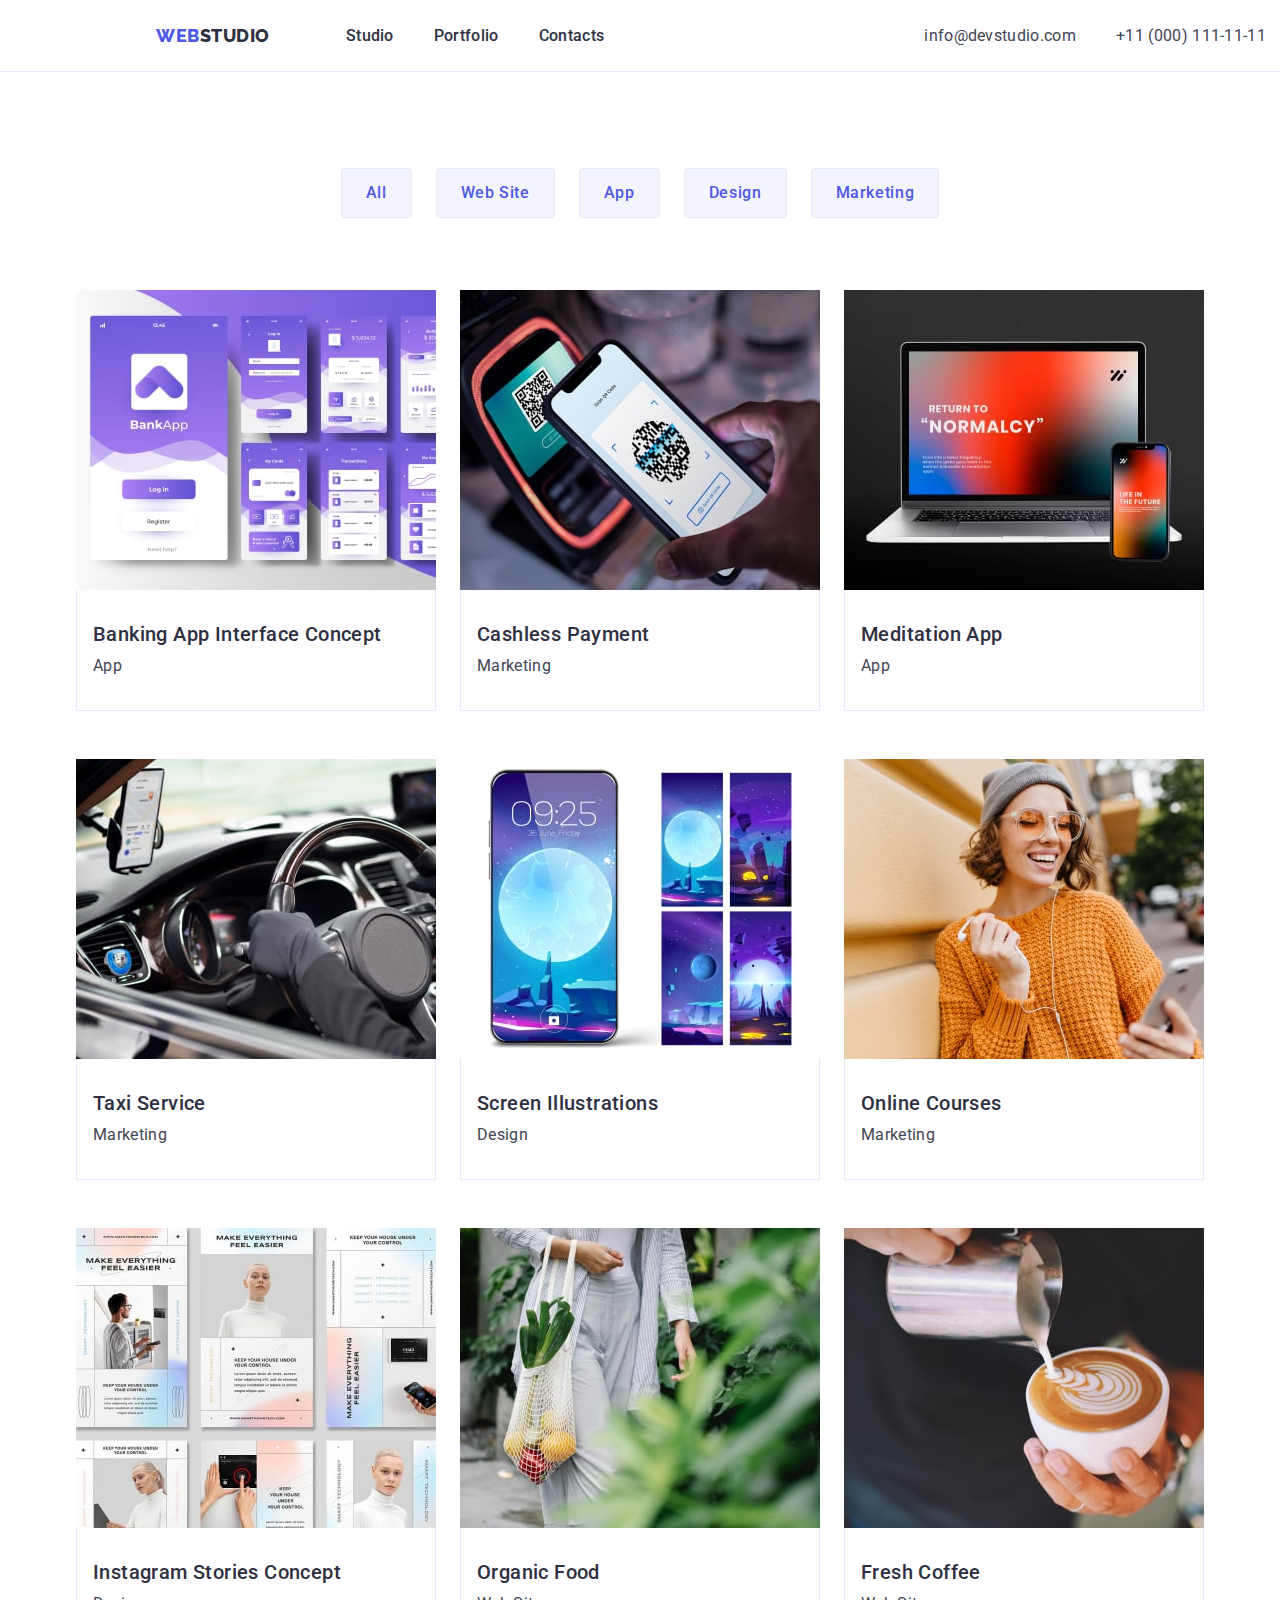
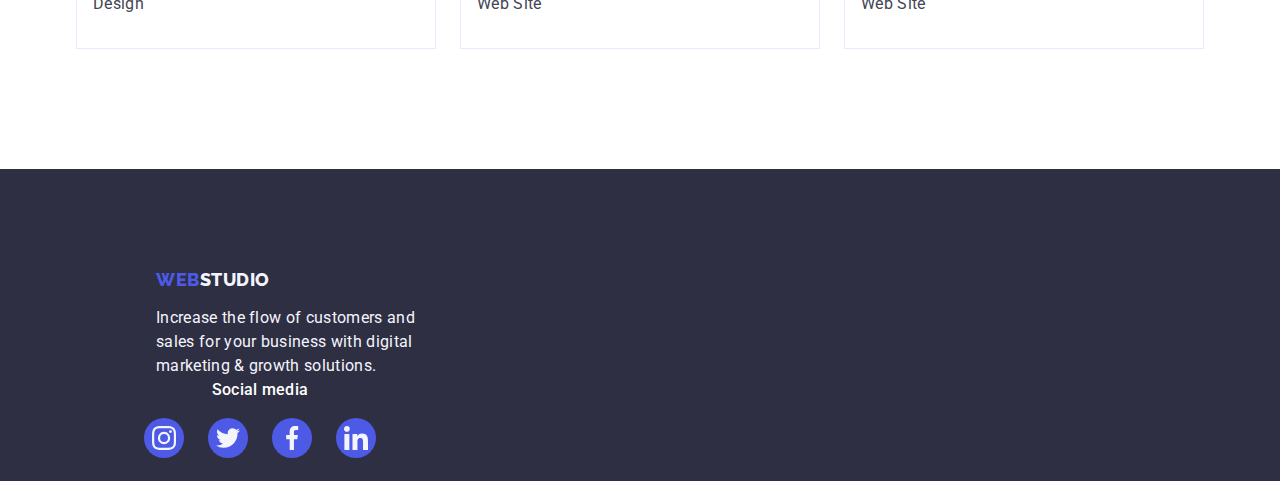
==== portfolio.html @ 66b3e931 "start" ====
<!DOCTYPE html>
<html lang="en">
  <head>
    <meta charset="UTF-8" />
    <meta name="viewport" content="width=device-width, initial-scale=1.0" />
    <link rel="preconnect" href="https://fonts.googleapis.com" />
    <link rel="preconnect" href="https://fonts.gstatic.com" crossorigin />
    <link
      rel="stylesheet"
      href="https://cdnjs.cloudflare.com/ajax/libs/modern-normalize/2.0.0/modern-normalize.min.css"
    />
    <link
      href="https://fonts.googleapis.com/css2?family=Raleway:wght@800&family=Roboto:wght@400;500;700&display=swap"
      rel="stylesheet"
    />
    <link rel="stylesheet" href="./css/styles.css" />
    <title>Portfolio</title>
  </head>
  <body>
    <header class="navigation">
      <div class="headerc container">
        <nav class="navigation-title">
          <a href="./index.html" class="navigation-logo link"
            >Web<span class="span-logo">Studio</span></a
          >
          <ul class="navigation-list list">
            <li class="navigation-item">
              <a href="./index.html" class="navigation-link link">Studio</a>
            </li>
            <li class="navigation-item">
              <a href="./portfolio.html" class="navigation-link link"
                >Portfolio</a
              >
            </li>
            <li class="navigation-item">
              <a href="" class="navigation-link link">Contacts</a>
            </li>
          </ul>
        </nav>
        <address class="navigation-title-contacts">
          <ul class="navigation-contacts list">
            <li class="navigation-contacts-list">
              <a
                href="mailto:info@devstudio.com"
                class="navigation-contacts-link link"
                >info@devstudio.com</a
              >
            </li>
            <li class="navigation-contacts-list">
              <a href="tel:+110001111111" class="navigation-contacts-link link"
                >+11 (000) 111-11-11</a
              >
            </li>
          </ul>
        </address>
      </div>
    </header>
    <main>
      <section class="portfolio">
        <div class="container">
          <h1 class="visually-hidden">Buttons</h1>
          <ul class="button-list list link">
            <li class="button-item">
              <button type="button" class="button-link">All</button>
            </li>
            <li class="button-item">
              <button type="button" class="button-link">Web Site</button>
            </li>
            <li class="button-item">
              <button type="button" class="button-link">App</button>
            </li>
            <li>
              <button type="button" class="button-link">Design</button>
            </li>
            <li class="button-item">
              <button type="button" class="button-link">Marketing</button>
            </li>
          </ul>
          <ul class="images-list list">
            <li class="images-link link">
              <a href="" class="link">
                <img
                  src="./images/imgportp.jpg"
                  alt="Banking App Interface Concept"
                  width="360"
                  height="300"
                />
                <div class="name-images">
                  <h2 class="images-subtitle">Banking App Interface Concept</h2>
                  <p class="images-text">App</p>
                </div>
              </a>
            </li>
            <li class="images-link link">
              <a href="" class="link">
                <img
                  src="./images/imgportph.jpg"
                  alt="Cashless Payment"
                  width="360"
                  height="300"
                />
                <div class="name-images">
                  <h2 class="images-subtitle">Cashless Payment</h2>
                  <p class="images-text">Marketing</p>
                </div>
              </a>
            </li>
            <li class="images-link link">
              <a href="" class="link">
                <img
                  src="./images/imgportscreen.jpg"
                  alt="Meditation App"
                  width="360"
                  height="300"
                />
                <div class="name-images">
                  <h2 class="images-subtitle">Meditation App</h2>
                  <p class="images-text">App</p>
                </div>
              </a>
            </li>
            <li class="images-link link">
              <a href="" class="link">
                <img
                  src="./images/imgporthelm.jpg"
                  alt="Taxi Service"
                  width="360"
                  height="300"
                />
                <div class="name-images">
                  <h2 class="images-subtitle">Taxi Service</h2>
                  <p class="images-text">Marketing</p>
                </div>
              </a>
            </li>
            <li class="images-link link">
              <a href="" class="link">
                <img
                  src="./images/imgportphones.jpg"
                  alt="Screen Illustrations"
                  width="360"
                  height="300"
                />
                <div class="name-images">
                  <h2 class="images-subtitle">Screen Illustrations</h2>
                  <p class="images-text">Design</p>
                </div>
              </a>
            </li>
            <li class="images-link link">
              <a href="" class="link">
                <img
                  src="./images/imgportpers.jpg"
                  alt="Online Courses"
                  width="360"
                  height="300"
                />
                <div class="name-images">
                  <h2 class="images-subtitle">Online Courses</h2>
                  <p class="images-text">Marketing</p>
                </div>
              </a>
            </li>
            <li class="images-link link">
              <a href="" class="link">
                <img
                  src="./images/imgportall.jpg"
                  alt="Instagram Stories Concept"
                  width="360"
                  height="300"
                />
                <div class="name-images">
                  <h2 class="images-subtitle">Instagram Stories Concept</h2>
                  <p class="images-text">Design</p>
                </div>
              </a>
            </li>
            <li class="images-link link">
              <a href="" class="link">
                <img
                  src="./images/imgportpack.jpg"
                  alt="Organic Food"
                  width="360"
                  height="300"
                />
                <div class="name-images">
                  <h2 class="images-subtitle">Organic Food</h2>
                  <p class="images-text">Web Site</p>
                </div>
              </a>
            </li>
            <li class="images-link link">
              <a href="" class="link">
                <img
                  src="./images/imgportcoffee.jpg"
                  alt="Fresh Coffee"
                  width="360"
                  height="300"
                />
                <div class="name-images">
                  <h2 class="images-subtitle">Fresh Coffee</h2>
                  <p class="images-text">Web Site</p>
                </div>
              </a>
            </li>
          </ul>
        </div>
      </section>
    </main>
    <footer class="footer">
      <div class="container">
        <a href="./index.html" class="footer-link link"
        >Web<span class="span-logo-footer">Studio</span></a
        >
        <p class="footer-title">
          Increase the flow of customers and sales for your business with digital
          marketing & growth solutions.
        </p>
        <div class="social-media-footer">
          <h2 class="footer-subtext">Social media</h2>
          <ul class="social-media-list list">
            <li class="social-medial-icon">
              <a href="https://www.instagram.com/" class="border-icon">
                <svg class="team-social-icon" width="24px" height="24px">
                  <use href="./images/icons.svg#icon-instagram"></use>
                </svg>
              </a>
            </li>
            <li class="social-medial-icon">
              <a href="https://twitter.com/" class="border-icon">
                <svg class="team-social-icon" width="24px" height="24px">
                  <use href="./images/icons.svg#icon-twitter"></use>
                </svg>
              </a>
            </li>
            </li>
            <li class="social-medial-icon">
              <a href="https://www.facebook.com/" class="border-icon">
                <svg class="team-social-icon" width="24px" height="24px">
                  <use href="./images/icons.svg#icon-facebook"></use>
                </svg>
              </a>
            </li>
            <li class="social-medial-icon">
              <a href="https://www.linkedin.com/" class="border-icon">
                <svg class="team-social-icon" width="24px" height="24px">
                  <use href="./images/icons.svg#icon-linkedin"></use>
                </svg>
              </a>
            </li>
          </ul>
        </div>
      </div>
    </footer>
  </body>
</html>
---- css/styles.css ----
body {
  font-family: "Roboto", sans-serif;
  color: #434455;
  background-color: #ffffff;
}
p,
h1,
h2,
h3,
li {
  margin-top: 0;
  margin-bottom: 0;
}
ul {
  padding-left: 0;
  margin-top: 0;
  margin-bottom: 0;
}
img {
  display: block;
}
.link {
  text-decoration: none;
}
.list {
  list-style: none;
}
/*---------------------Navigation------------------------------*/
.navigation {
  font-family: "Raleway", sans-serif;
  color: #4d5ae5;
  border-bottom: 1px solid #e7e9fc;
  display: flex;
  width: 1440px;
  height: 72px;
  justify-content: center;
  align-items: center;
  flex-shrink: 0;
}
.navigation-title {
  display: flex;
  align-items: center;
}

.navigation-item {
}
.navigation-logo {
  margin-right: 76px;
  color: #4d5ae5;
  font-family: "Raleway", sans-serif;
  font-size: 18px;
  font-style: normal;
  font-weight: 800;
  line-height: 1.17;
  letter-spacing: 0.03em;
  text-transform: uppercase;
  text-decoration: none;
}

.navigation-logo .link:hover {
  color: #404bbf;
}
.navigation-logo .link:focus {
  color: #404bbf;
}
.navigation-list .link:hover {
  color: #404bbf;
}
.navigation-list .link:focus {
  color: #404bbf;
}
.navigation-list {
  display: flex;
  gap: 40px;
}
.navigation-link {
  padding: 24px 0;
  font-family: "Roboto";
  color: #2e2f42;
  font-size: 16px;
  font-weight: 500;
  line-height: 1.5;
  letter-spacing: 0.02em;
}
.navigation-link .link:hover {
  color: #404bbf;
}
.navigation-link .link:focus {
  color: #404bbf;
}
.navigation-contacts-link {
  color: #434455;
  font-size: 16px;
  line-height: 1.5;
  letter-spacing: 0.02em;
}

.navigation-title-contacts {
  display: flex;
  font-family: "Roboto";
  font-weight: 400;
  margin-left: 320px;
  font-style: normal;
}
.navigation-contacts-link:hover,
.navigation-contacts-link:focus {
  color: #404bbf;
}
.navigation-contacts {
  display: flex;
  gap: 40px;
}
.span-logo {
  color: #2e2f42;
  font-family: "Raleway", sans-serif;
  font-size: 18px;
  font-weight: 800;
  line-height: 1.17;
  letter-spacing: 0.03em;
  text-transform: uppercase;
}
.span-logo-footer {
  color: #f4f4fd;
  font-family: "Raleway", sans-serif;
  font-size: 18px;
  font-weight: 800;
  line-height: 1.17;
  letter-spacing: 0.03em;
  text-transform: uppercase;
}
:root {
  --primary-font: "Roboto", sans-serif;
  --logo-font: "Raleway", sans-serif;
  --primary-black-color: #434455;
  --primary-white-color: #f4f4fd;
  --secondary-accent-color: #404bbf;
}
.headerc {
  display: flex;
}
.container {
  width: 1158px;
  margin: 0 auto;
  padding: 0 15px;
}

/*--------------------Section Hero-------------------------------*/
.hero {
  background-image: linear-gradient(
      rgba(46, 47, 66, 0.7),
      rgba(46, 47, 66, 0.7)
    ),
    url(../images/people-office\ 1.jpg);
  background-color: #2e2f42;
  width: 1440px;
  height: 600px;
  flex-shrink: 0;
  padding: 188px 0;
}
.hero-title {
  text-align: center;
  max-width: 496px;
  color: #ffffff;
  font-size: 56px;
  line-height: 1.07;
  letter-spacing: 0.02em;
  gap: 48px;
  margin: 0 auto 48px auto;
}
.hero-btn {
  margin: 0 auto;
  text-align: center;
  display: block;
  min-width: 169px;
  padding: 16px 32px;
  align-items: flex-start;
  gap: 10px;
  height: 56px;
  border: none;
  border-radius: 4px;
  font-family: "Roboto", sans-serif;
  background-color: #4d5ae5;
  color: #ffffff;
  font-size: 16px;
  cursor: pointer;
  font-weight: 500;
  line-height: 1.5;
  letter-spacing: 0.04em;
}
.hero-btn:hover,
.hero-btn:focus {
  background-color: #404bbf;
}

/*---------------------Section Company------------------*/
.visually-hidden {
  position: absolute;
  width: 1px;
  height: 1px;
  margin: -1px;
  border: 0;
  padding: 0;

  white-space: nowrap;
  clip-path: inset(100%);
  clip: rect(0 0 0 0);
  overflow: hidden;
}
.company {
  padding: 120px 0;
}
.company-list {
  display: flex;
  gap: 24px;
}

.company-item {
  flex-basis: calc((100% - 3 * 24px) / 4);
}
.company-subtitle {
  margin-bottom: 8px;
  color: #2e2f42;
  font-size: 20px;
  font-weight: 500;
  line-height: 1.2;
  letter-spacing: 0.02em;
}
.company-item-text {
  color: #434455;
  font-size: 16px;
  line-height: 1.5;
  letter-spacing: 0.02em;
}

.company-icon-block {
  width: 264px;
  background: #f4f4fd;
  position: relative;
  padding: 24px 100px;
  border-radius: 4px;
  margin-bottom: 8px;
}
/*------------------------Section Work------------------*/
.work {
  padding-bottom: 120px;
}
.work-list {
  display: flex;
  gap: 24px;
}
.work-item {
  display: block;
}
.work-subtitle {
  margin-bottom: 72px;
  color: #2e2f42;
  text-align: center;
  font-size: 36px;
  line-height: 1.11;
  letter-spacing: 0.02em;
  text-transform: capitalize;
}
.workc {
  display: block;
}
/*----------------------Section Team-----------------*/
.team {
  padding: 120px 0;
  margin-bottom: 120px;
  background-color: #f4f4fd;
}
.team-subtitle {
  display: block;
  gap: 24px;
  margin-bottom: 72px;
  color: #2e2f42;
  text-align: center;
  font-size: 36px;
  line-height: 1.11;
  letter-spacing: 0.02em;
  text-transform: capitalize;
}
.team-list {
  display: flex;
  gap: 24px;
}
.team-name {
  margin-bottom: 8px;
  color: #2e2f42;
  text-align: center;
  font-size: 20px;
  font-weight: 500;
  line-height: 1.2;
  letter-spacing: 0.02em;
}
.team-item {
  display: block;
  border-radius: 0px 0px 4px 4px;
  background-color: #ffffff;
}
.team-position {
  color: #434455;
  text-align: center;
  font-size: 16px;
  line-height: 1.5;
  letter-spacing: 0.02em;
  margin-bottom: 8px;
}
.name {
  padding: 32px 0;
  text-align: center;
}
.teamc {
}
.social-media {
}
.social-media-list {
  display: flex;
  justify-content: center;
  align-items: center;
  gap: 24px;
}
.social-medial-icon {
}
.border-icon {
  display: flex;
  fill: #f4f4fd;
  background-color: #4d5ae5;
  width: 40px;
  height: 40px;
  border-radius: 50%;
  justify-content: center;
  align-items: center;
}

/*---------------------Section Customs-----------------*/
.customs {
  display: flex;
}
.customs-subtext {
  display: flex;
  align-items: center;
  justify-content: center;
  margin-bottom: 72px;
}
.customs-list {
  margin-bottom: 120px;
  display: flex;
  justify-content: center;
  align-items: center;
}

.customs-item {
  width: 168px;
  height: 88px;
  border-radius: 4px;
  border: 1px solid #8e8f99;
}
.customs-icon {
  padding: 16px 32px;
  width: 168px;
  height: 88px;
  display: flex;
  justify-content: center;
  align-items: center;
  fill: #8e8f99;
}

/*---------------------Section Footer-----------------*/
.footer {
  padding: 100px 0;
  background-color: #2e2f42;
  font-family: "Raleway", sans-serif;
  width: 1440px;
  height: 312px;
  flex-shrink: 0;
}
.footer-link {
  display: inline-block;
  margin-bottom: 16px;
  color: #4d5ae5;
  font-family: "Raleway", sans-serif;
  font-size: 18px;
  font-weight: 800;
  line-height: 1.17;
  letter-spacing: 0.03em;
  text-transform: uppercase;
}
.container-footer{
  width: 264px;
  height: 112px;
}
.footer-title {
  font-family: "Roboto", sans-serif;
  width: 264px;
  max-width: 264px;
  color: #f4f4fd;
  font-weight: 400;
  font-size: 16px;
  line-height: 1.5;
  letter-spacing: 0.02em;
}
.social-media-footer{
  display: inline-block;
  width: 208px;
  height: 80px;
}
.footer-subtext{
  margin-bottom: 16px;
  display: flex;
  justify-content: center;
  align-items: center;
  color: #FFF;
  font-family: "Roboto", sans-serif;
  font-size: 16px;
  font-weight: 500;
  line-height: 1.5;
  letter-spacing: 0.02em;
}

/*--------------------Portfolio----------------------*/

/*-------------------------Section Button--------------------*/
.portfolio {
  padding-top: 96px;
  padding-bottom: 120px;
}

.button-link {
  display: flex;
  border-radius: 4px;
  border: 1px solid #e7e9fc;
  padding: 12px 24px;
  background-color: #f4f4fd;
  color: #4d5ae5;
  font-family: "Roboto", sans-serif;
  font-size: 16px;
  font-weight: 500;
  line-height: 1.5;
  letter-spacing: 0.04em;
}
.button-list {
  display: flex;
  justify-content: center;
  gap: 24px;
  margin-bottom: 72px;
}
.button-link:hover,
.button-link:focus {
  border: 1px solid transparent;
  color: #ffffff;
  background-color: #404bbf;
  cursor: pointer;
}

.button-link::before {
  background-color: #4d5ae5;
  color: #f4f4fd;
  text-align: center;
  font-family: "Roboto", sans-serif;
  font-size: 16px;
  font-weight: 500;
  line-height: 1.5;
  letter-spacing: 0.04em;
}

/*---------------------------Section Images-------------------*/
.images-subtitle {
  margin-bottom: 8px;
  color: #2e2f42;
  font-size: 20px;
  font-weight: 500;
  line-height: 1.2;
  letter-spacing: 0.02em;
}
.images-text {
  color: #434455;
  font-size: 16px;
  line-height: 1.5;
  letter-spacing: 0.02em;
}
.images-link {
}
.images-list {
  display: flex;
  flex-wrap: wrap;
  column-gap: 24px;
  row-gap: 48px;
}
/* 
*/
.name-images {
  padding: 32px 16px;
  border: 1px solid #e7e9fc;
  border-top: none;
}
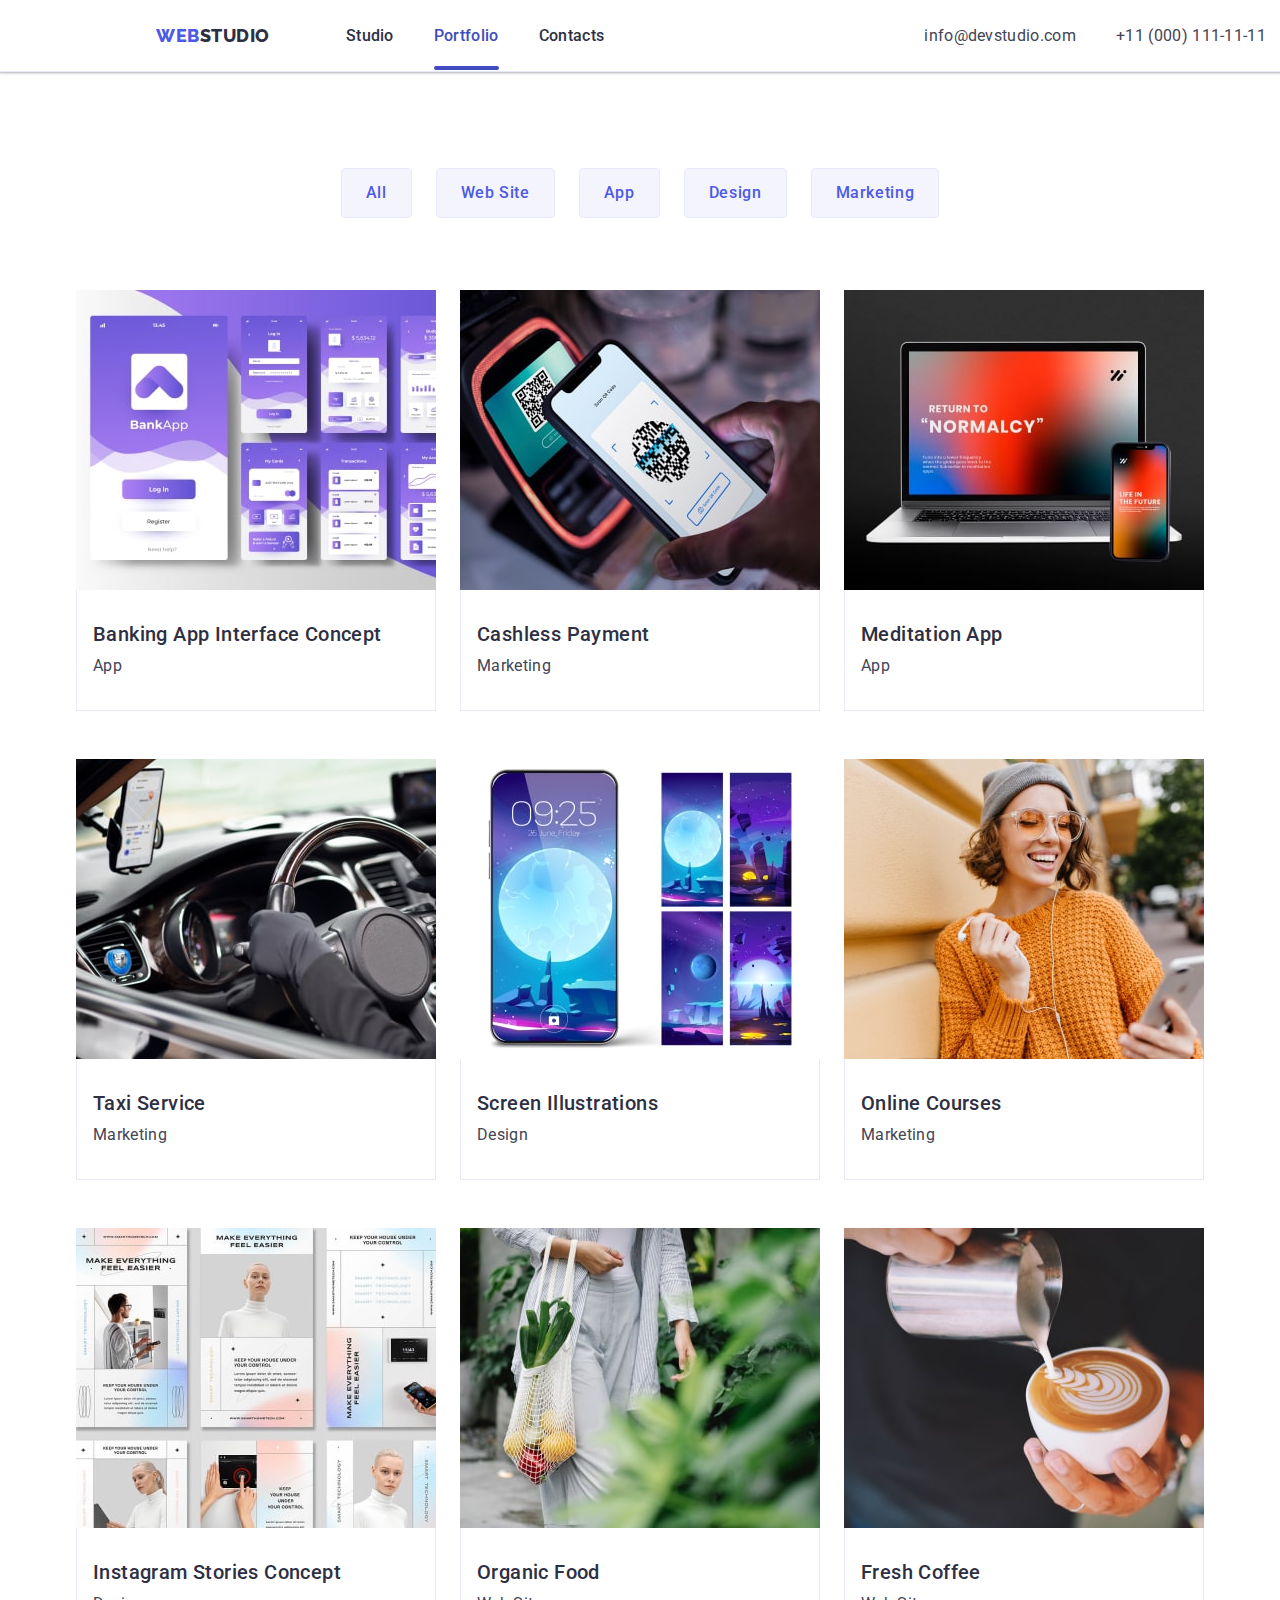
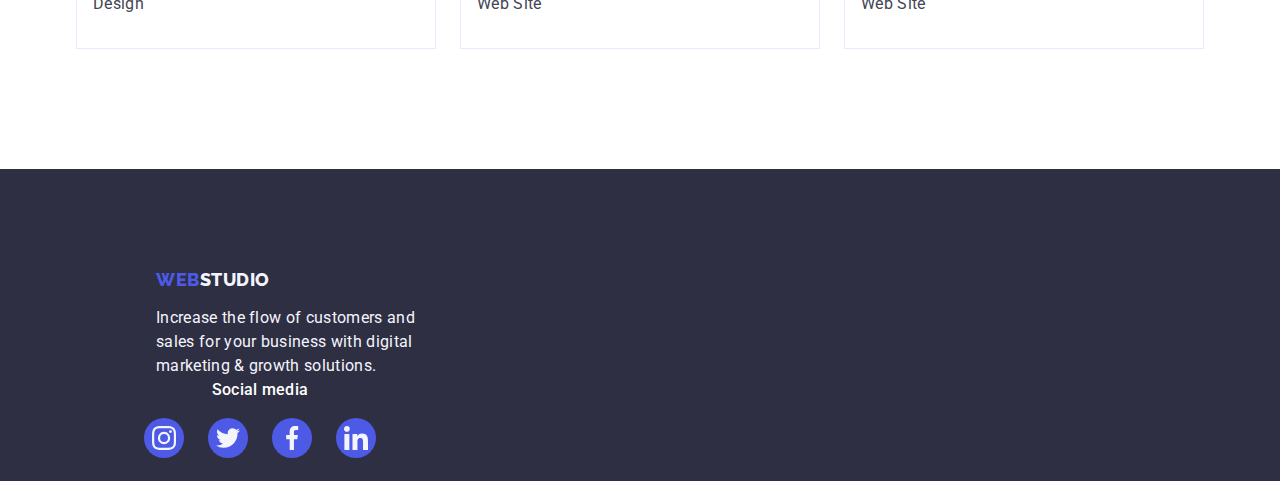
==== commit f6ffbfa0: "1" ====
--- a/portfolio.html
+++ b/portfolio.html
@@ -28,7 +28,7 @@
               <a href="./index.html" class="navigation-link link">Studio</a>
             </li>
             <li class="navigation-item">
-              <a href="./portfolio.html" class="navigation-link link"
+              <a href="./portfolio.html" class="current navigation-link link"
                 >Portfolio</a
               >
             </li>
--- a/css/styles.css
+++ b/css/styles.css
@@ -36,6 +36,9 @@
   justify-content: center;
   align-items: center;
   flex-shrink: 0;
+  box-shadow: 0px 1px 6px 0px rgba(46, 47, 66, 0.08),
+    0px 1px 1px 0px rgba(46, 47, 66, 0.16),
+    0px 2px 1px 0px rgba(46, 47, 66, 0.08);
 }
 .navigation-title {
   display: flex;
@@ -44,7 +47,18 @@
 
 .navigation-item {
 }
+.navigation-item::after{
+  content: "";
+  position: absolute;
+  left: 0;
+  bottom: -1px;
+  height: 4px;
+  background-color: #404bbf;
+  border-radius: 2px;
+
+}
 .navigation-logo {
+  position: relative;
   margin-right: 76px;
   color: #4d5ae5;
   font-family: "Raleway", sans-serif;
@@ -70,10 +84,14 @@
   color: #404bbf;
 }
 .navigation-list {
+  position: relative;
   display: flex;
   gap: 40px;
 }
+
 .navigation-link {
+  position: relative;
+  color: #404bbf;
   padding: 24px 0;
   font-family: "Roboto";
   color: #2e2f42;
@@ -81,6 +99,21 @@
   font-weight: 500;
   line-height: 1.5;
   letter-spacing: 0.02em;
+  transition: 250ms cubic-bezier(0.4, 0, 0.2, 1);
+}
+.current{
+  position: relative;
+  color: #404bbf;
+}
+.current::after{
+  display: block;
+  position: absolute;
+  width: 100%;
+  height: 4px;
+  bottom: -1px;
+  border-radius: 2px;
+  background-color: #404bbf;
+  content: "";
 }
 .navigation-link .link:hover {
   color: #404bbf;
@@ -94,17 +127,29 @@
   line-height: 1.5;
   letter-spacing: 0.02em;
 }
-
+.navigation-link .link::after {
+  content: normal;
+  position: absolute;
+  left: 0;
+  bottom: -1px;
+  height: 4px;
+  background-color: #404bbf;
+  border-radius: 2px;
+}
 .navigation-title-contacts {
   display: flex;
   font-family: "Roboto";
   font-weight: 400;
   margin-left: 320px;
   font-style: normal;
+  transition: 250ms cubic-bezier(0.4, 0, 0.2, 1);
 }
 .navigation-contacts-link:hover,
 .navigation-contacts-link:focus {
   color: #404bbf;
+}
+.navigation-contacts-list{
+  transition: color 250ms cubic-bezier(0.4, 0, 0.2, 1);
 }
 .navigation-contacts {
   display: flex;
@@ -150,9 +195,13 @@
       rgba(46, 47, 66, 0.7),
       rgba(46, 47, 66, 0.7)
     ),
-    url(../images/people-office\ 1.jpg);
+    url(../images/img-name.jpg);
   background-color: #2e2f42;
+  background-repeat: no-repeat; 
+  background-position: center;
+  background-size: cover;
   width: 1440px;
+  max-width: 1440px;
   height: 600px;
   flex-shrink: 0;
   padding: 188px 0;
@@ -186,6 +235,7 @@
   font-weight: 500;
   line-height: 1.5;
   letter-spacing: 0.04em;
+  transition: background-color 250ms cubic-bezier(0.4, 0, 0.2, 1);;
 }
 .hero-btn:hover,
 .hero-btn:focus {
@@ -344,12 +394,23 @@
   margin-bottom: 72px;
 }
 .customs-list {
+  gap: 24px;
   margin-bottom: 120px;
   display: flex;
   justify-content: center;
   align-items: center;
 }
-
+.customs-link{
+  display: flex;
+  justify-content: center;
+  align-items: center;
+  color: #8e8f99;
+  border: 1px solid #8e8f99;
+  border-radius: 4px;
+  width: 100%;
+  height: 100%;
+  transition: border-color 250ms cubic-bezier(0.4, 0, 0.2, 1), color 250ms cubic-bezier(0.4, 0, 0.2, 1);
+}
 .customs-item {
   width: 168px;
   height: 88px;
@@ -386,7 +447,7 @@
   letter-spacing: 0.03em;
   text-transform: uppercase;
 }
-.container-footer{
+.container-footer {
   width: 264px;
   height: 112px;
 }
@@ -400,17 +461,17 @@
   line-height: 1.5;
   letter-spacing: 0.02em;
 }
-.social-media-footer{
+.social-media-footer {
   display: inline-block;
   width: 208px;
   height: 80px;
 }
-.footer-subtext{
+.footer-subtext {
   margin-bottom: 16px;
   display: flex;
   justify-content: center;
   align-items: center;
-  color: #FFF;
+  color: #fff;
   font-family: "Roboto", sans-serif;
   font-size: 16px;
   font-weight: 500;
@@ -494,3 +555,60 @@
   border: 1px solid #e7e9fc;
   border-top: none;
 }
+
+
+/*------------------Modal page---------------------*/
+
+.modal-page{
+  position: fixed;
+  top: 0;
+  left: 0;
+  width: 100%;
+  height: 100%;
+  background-color: rgba(46, 47, 66, 0.4);
+  transition: opacity 250ms cubic-bezier(0.4, 0, 0.2, 1), visibility 250ms cubic-bezier(0.4, 0, 0.2, 1);
+
+}
+.is-hidden{
+  opacity: 0;
+  visibility: hidden;
+  pointer-events: none;
+}
+
+.modal-page-open{
+  position: absolute;
+  top: 50%;
+  left: 50%;
+  transform: translate(-50%, -50%) scale(1);
+  width: 408px;
+  min-height: 584px;
+  background: #fcfcfc;
+  box-shadow: 0px 1px 1px rgba(0, 0, 0, 0.14), 0px 1px 3px rgba(0, 0, 0, 0.12), 0px 2px 1px rgba(0, 0, 0, 0.2);
+  border-radius: 4px;
+  transition: transform 250ms cubic-bezier(0.4, 0, 0.2, 1);
+}
+.btn-close{
+  position: absolute;
+  top: 24px;
+  right: 24px;
+  width: 24px;
+  height: 24px;
+  border-radius: 50%;
+  display: flex;
+  align-items: center;
+  justify-content: center;
+  background-color: #e7e9fc;
+  border: 1px solid rgba(0, 0, 0, 0.1);
+  padding: 0;
+  cursor: pointer;
+  transition: background-color 250ms cubic-bezier(0.4, 0, 0.2, 1), border 250ms cubic-bezier(0.4, 0, 0.2, 1);
+}
+.btn-close:hover,
+.btn-close:focus{
+  background-color: #404bbf;
+  border: none;
+}
+.icon-close:hover,
+.icon-close:focus{
+  fill: #ffffff;
+}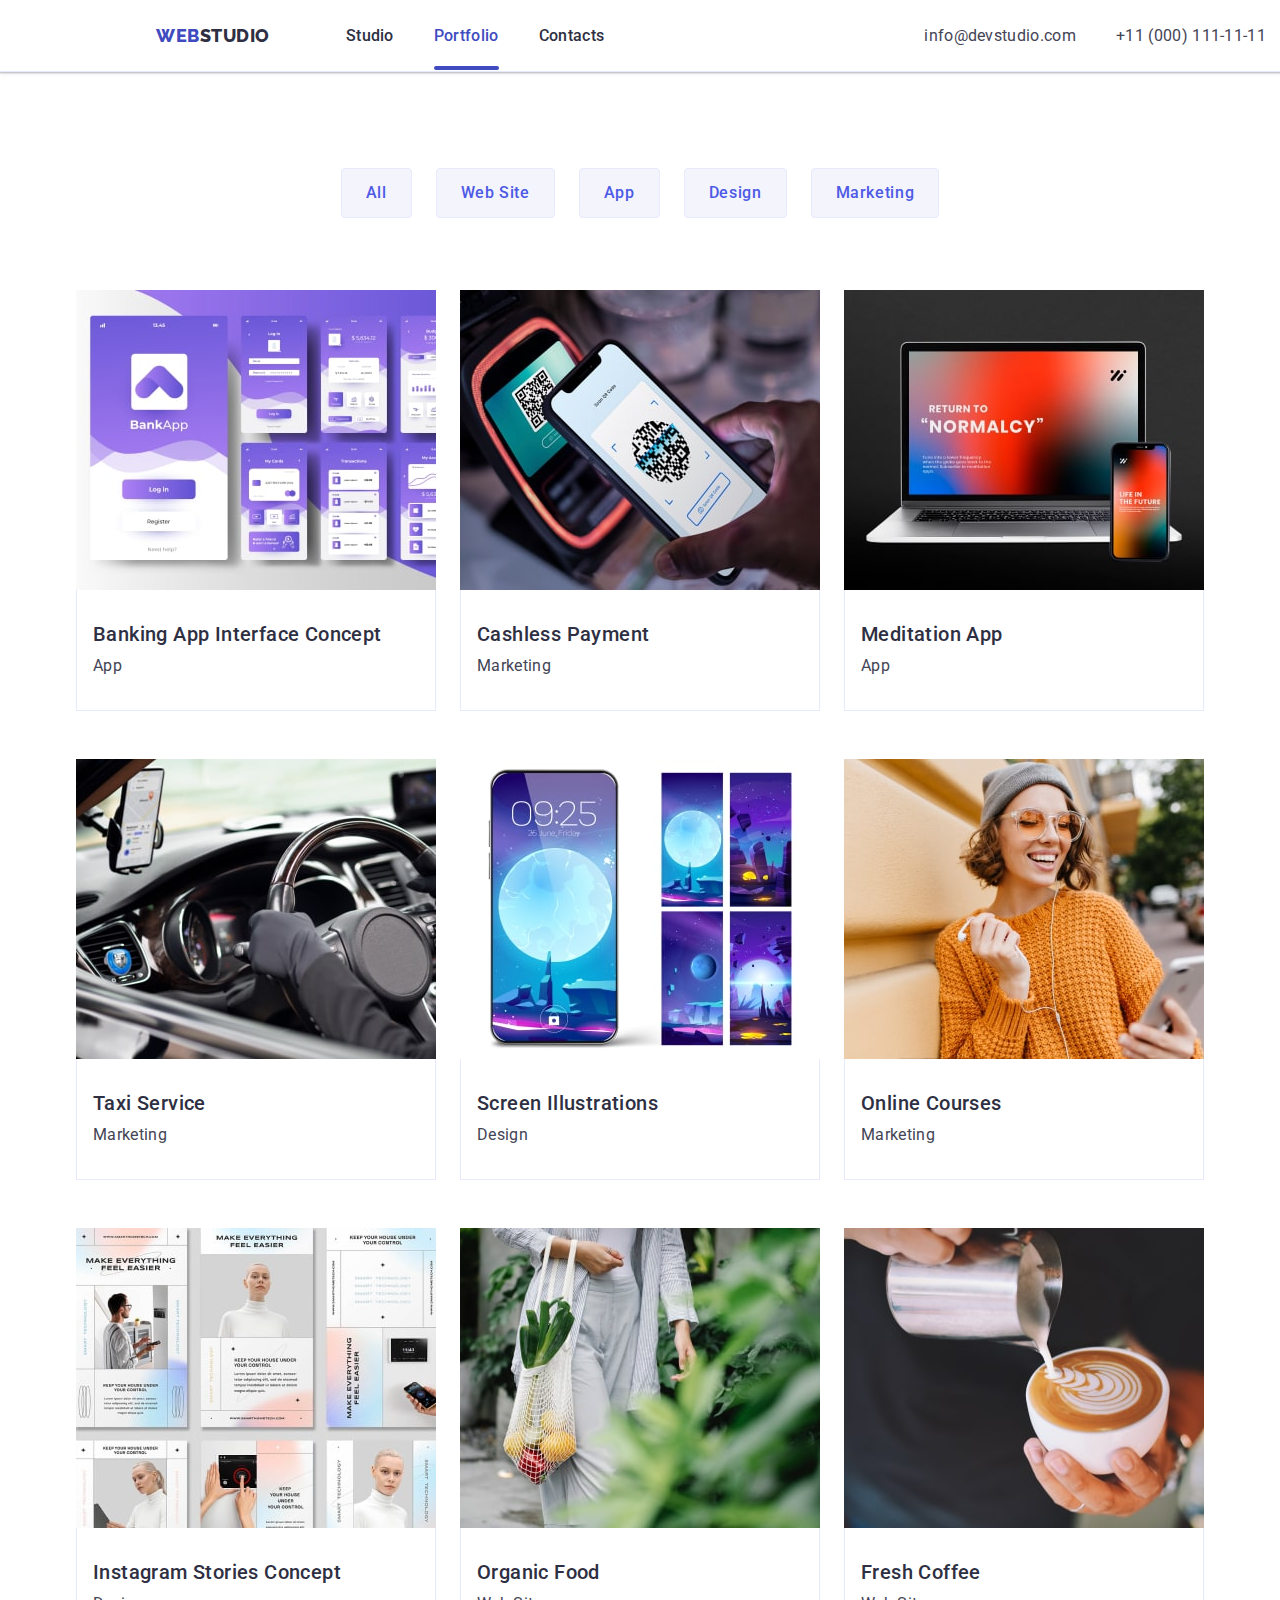
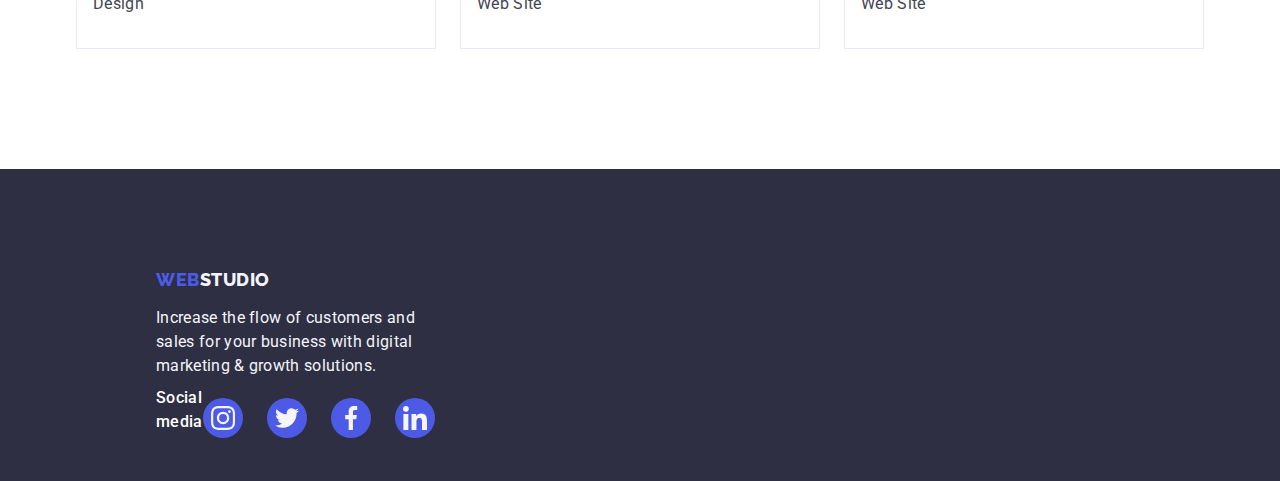
==== commit b4872691: "1" ====
--- a/portfolio.html
+++ b/portfolio.html
@@ -78,13 +78,16 @@
           </ul>
           <ul class="images-list list">
             <li class="images-link link">
-              <a href="" class="link">
-                <img
-                  src="./images/imgportp.jpg"
-                  alt="Banking App Interface Concept"
-                  width="360"
-                  height="300"
-                />
+              <a href="" class="images-link-item link">
+              <div class="box">
+                <img
+                src="./images/imgportp.jpg"
+                alt="Banking App Interface Concept"
+                width="360"
+                height="300"
+                />
+                <p class="overlay">14 Stylish and User-Friendly App Design Concepts · Task Manager App · Calorie Tracker App · Exotic Fruit Ecommerce App · Cloud Storage App</p>
+              </div>
                 <div class="name-images">
                   <h2 class="images-subtitle">Banking App Interface Concept</h2>
                   <p class="images-text">App</p>
@@ -92,13 +95,16 @@
               </a>
             </li>
             <li class="images-link link">
-              <a href="" class="link">
-                <img
-                  src="./images/imgportph.jpg"
-                  alt="Cashless Payment"
-                  width="360"
-                  height="300"
-                />
+              <a href="" class="images-link-item link">
+              <div class="box">
+                <img
+                src="./images/imgportph.jpg"
+                alt="Cashless Payment"
+                width="360"
+                height="300"
+                />
+                <p class="overlay">14 Stylish and User-Friendly App Design Concepts · Task Manager App · Calorie Tracker App · Exotic Fruit Ecommerce App · Cloud Storage App</p>
+              </div>
                 <div class="name-images">
                   <h2 class="images-subtitle">Cashless Payment</h2>
                   <p class="images-text">Marketing</p>
@@ -106,13 +112,16 @@
               </a>
             </li>
             <li class="images-link link">
-              <a href="" class="link">
-                <img
-                  src="./images/imgportscreen.jpg"
-                  alt="Meditation App"
-                  width="360"
-                  height="300"
-                />
+              <a href="" class="images-link-item link">
+              <div class="box">
+                <img
+                src="./images/imgportscreen.jpg"
+                alt="Meditation App"
+                width="360"
+                height="300"
+                />
+                <p class="overlay">14 Stylish and User-Friendly App Design Concepts · Task Manager App · Calorie Tracker App · Exotic Fruit Ecommerce App · Cloud Storage App</p>
+              </div>
                 <div class="name-images">
                   <h2 class="images-subtitle">Meditation App</h2>
                   <p class="images-text">App</p>
@@ -120,13 +129,16 @@
               </a>
             </li>
             <li class="images-link link">
-              <a href="" class="link">
-                <img
-                  src="./images/imgporthelm.jpg"
-                  alt="Taxi Service"
-                  width="360"
-                  height="300"
-                />
+              <a href="" class="images-link-item link">
+              <div class="box">
+                <img
+                src="./images/imgporthelm.jpg"
+                alt="Taxi Service"
+                width="360"
+                height="300"
+                />
+                <p class="overlay">14 Stylish and User-Friendly App Design Concepts · Task Manager App · Calorie Tracker App · Exotic Fruit Ecommerce App · Cloud Storage App</p>
+              </div>
                 <div class="name-images">
                   <h2 class="images-subtitle">Taxi Service</h2>
                   <p class="images-text">Marketing</p>
@@ -134,13 +146,16 @@
               </a>
             </li>
             <li class="images-link link">
-              <a href="" class="link">
-                <img
-                  src="./images/imgportphones.jpg"
-                  alt="Screen Illustrations"
-                  width="360"
-                  height="300"
-                />
+              <a href="" class="images-link-item link">
+              <div class="box">
+                <img
+                src="./images/imgportphones.jpg"
+                alt="Screen Illustrations"
+                width="360"
+                height="300"
+                />
+                <p class="overlay">14 Stylish and User-Friendly App Design Concepts · Task Manager App · Calorie Tracker App · Exotic Fruit Ecommerce App · Cloud Storage App</p>
+              </div>
                 <div class="name-images">
                   <h2 class="images-subtitle">Screen Illustrations</h2>
                   <p class="images-text">Design</p>
@@ -148,13 +163,16 @@
               </a>
             </li>
             <li class="images-link link">
-              <a href="" class="link">
-                <img
-                  src="./images/imgportpers.jpg"
-                  alt="Online Courses"
-                  width="360"
-                  height="300"
-                />
+              <a href="" class="images-link-item link">
+              <div class="box">
+                <img
+                src="./images/imgportpers.jpg"
+                alt="Online Courses"
+                width="360"
+                height="300"
+                />
+                <p class="overlay">14 Stylish and User-Friendly App Design Concepts · Task Manager App · Calorie Tracker App · Exotic Fruit Ecommerce App · Cloud Storage App</p>
+              </div>
                 <div class="name-images">
                   <h2 class="images-subtitle">Online Courses</h2>
                   <p class="images-text">Marketing</p>
@@ -162,13 +180,16 @@
               </a>
             </li>
             <li class="images-link link">
-              <a href="" class="link">
-                <img
-                  src="./images/imgportall.jpg"
-                  alt="Instagram Stories Concept"
-                  width="360"
-                  height="300"
-                />
+              <a href="" class="images-link-item link">
+              <div class="box">
+                <img
+                src="./images/imgportall.jpg"
+                alt="Instagram Stories Concept"
+                width="360"
+                height="300"
+                />
+                <p class="overlay">14 Stylish and User-Friendly App Design Concepts · Task Manager App · Calorie Tracker App · Exotic Fruit Ecommerce App · Cloud Storage App</p>
+              </div>
                 <div class="name-images">
                   <h2 class="images-subtitle">Instagram Stories Concept</h2>
                   <p class="images-text">Design</p>
@@ -176,13 +197,16 @@
               </a>
             </li>
             <li class="images-link link">
-              <a href="" class="link">
-                <img
-                  src="./images/imgportpack.jpg"
-                  alt="Organic Food"
-                  width="360"
-                  height="300"
-                />
+              <a href="" class="images-link-item link">
+              <div class="box">
+                <img
+                src="./images/imgportpack.jpg"
+                alt="Organic Food"
+                width="360"
+                height="300"
+                />
+                <p class="overlay">14 Stylish and User-Friendly App Design Concepts · Task Manager App · Calorie Tracker App · Exotic Fruit Ecommerce App · Cloud Storage App</p>
+              </div>
                 <div class="name-images">
                   <h2 class="images-subtitle">Organic Food</h2>
                   <p class="images-text">Web Site</p>
@@ -190,13 +214,16 @@
               </a>
             </li>
             <li class="images-link link">
-              <a href="" class="link">
-                <img
-                  src="./images/imgportcoffee.jpg"
-                  alt="Fresh Coffee"
-                  width="360"
-                  height="300"
-                />
+              <a href="" class="images-link-item link">
+              <div class="box">
+                <img
+                src="./images/imgportcoffee.jpg"
+                alt="Fresh Coffee"
+                width="360"
+                height="300"
+                />
+                <p class="overlay">14 Stylish and User-Friendly App Design Concepts · Task Manager App · Calorie Tracker App · Exotic Fruit Ecommerce App · Cloud Storage App</p>
+              </div>
                 <div class="name-images">
                   <h2 class="images-subtitle">Fresh Coffee</h2>
                   <p class="images-text">Web Site</p>
@@ -220,30 +247,30 @@
           <h2 class="footer-subtext">Social media</h2>
           <ul class="social-media-list list">
             <li class="social-medial-icon">
-              <a href="https://www.instagram.com/" class="border-icon">
-                <svg class="team-social-icon" width="24px" height="24px">
+              <a href="https://www.instagram.com/" class="border-icon-footer">
+                <svg class="team-social-icon" width="24" height="24">
                   <use href="./images/icons.svg#icon-instagram"></use>
                 </svg>
               </a>
             </li>
             <li class="social-medial-icon">
-              <a href="https://twitter.com/" class="border-icon">
-                <svg class="team-social-icon" width="24px" height="24px">
+              <a href="https://twitter.com/" class="border-icon-footer">
+                <svg class="team-social-icon" width="24" height="24">
                   <use href="./images/icons.svg#icon-twitter"></use>
                 </svg>
               </a>
             </li>
             </li>
             <li class="social-medial-icon">
-              <a href="https://www.facebook.com/" class="border-icon">
-                <svg class="team-social-icon" width="24px" height="24px">
+              <a href="https://www.facebook.com/" class="border-icon-footer">
+                <svg class="team-social-icon" width="24" height="24">
                   <use href="./images/icons.svg#icon-facebook"></use>
                 </svg>
               </a>
             </li>
             <li class="social-medial-icon">
-              <a href="https://www.linkedin.com/" class="border-icon">
-                <svg class="team-social-icon" width="24px" height="24px">
+              <a href="https://www.linkedin.com/" class="border-icon-footer">
+                <svg class="team-social-icon" width="24" height="24">
                   <use href="./images/icons.svg#icon-linkedin"></use>
                 </svg>
               </a>
--- a/css/styles.css
+++ b/css/styles.css
@@ -46,21 +46,12 @@
 }
 
 .navigation-item {
-}
-.navigation-item::after{
-  content: "";
-  position: absolute;
-  left: 0;
-  bottom: -1px;
-  height: 4px;
-  background-color: #404bbf;
-  border-radius: 2px;
-
+  transition: color 250ms cubic-bezier(0.4, 0, 0.2, 1);
 }
 .navigation-logo {
   position: relative;
   margin-right: 76px;
-  color: #4d5ae5;
+  color: #404bbf;
   font-family: "Raleway", sans-serif;
   font-size: 18px;
   font-style: normal;
@@ -69,6 +60,17 @@
   letter-spacing: 0.03em;
   text-transform: uppercase;
   text-decoration: none;
+  transition: color 250ms cubic-bezier(0.4, 0, 0.2, 1);
+}
+.navigation-logo::after{
+  content: "";
+  position: absolute;
+  left: 0;
+  bottom: -1px;
+  height: 4px;
+  background-color: #404bbf;
+  border-radius: 2px;
+
 }
 
 .navigation-logo .link:hover {
@@ -99,7 +101,6 @@
   font-weight: 500;
   line-height: 1.5;
   letter-spacing: 0.02em;
-  transition: 250ms cubic-bezier(0.4, 0, 0.2, 1);
 }
 .current{
   position: relative;
@@ -122,6 +123,7 @@
   color: #404bbf;
 }
 .navigation-contacts-link {
+  transition: color 250ms cubic-bezier(0.4, 0, 0.2, 1);
   color: #434455;
   font-size: 16px;
   line-height: 1.5;
@@ -281,8 +283,11 @@
   line-height: 1.5;
   letter-spacing: 0.02em;
 }
-
 .company-icon-block {
+  display: flex;
+  align-items: center;
+  justify-content: center;
+  height: 112px;
   width: 264px;
   background: #f4f4fd;
   position: relative;
@@ -345,6 +350,7 @@
 }
 .team-item {
   display: block;
+  box-shadow:  0px 1px 6px rgba(46, 47, 66, 0.08), 0px 1px 1px rgba(46, 47, 66, 0.16), 0px 2px 1px rgba(46, 47, 66, 0.08);
   border-radius: 0px 0px 4px 4px;
   background-color: #ffffff;
 }
@@ -362,8 +368,10 @@
 }
 .teamc {
 }
-.social-media {
-}
+/*.container-team-svg{
+}
+*/
+
 .social-media-list {
   display: flex;
   justify-content: center;
@@ -371,6 +379,9 @@
   gap: 24px;
 }
 .social-medial-icon {
+  display: flex;
+  justify-content: center;
+  gap: 24px;
 }
 .border-icon {
   display: flex;
@@ -381,17 +392,26 @@
   border-radius: 50%;
   justify-content: center;
   align-items: center;
-}
-
+  transition: background-color 250ms cubic-bezier(0.4, 0, 0.2, 1);
+}
+
+.border-icon:hover,
+.border-icon:focus{
+  background-color: #404bbf;
+}
 /*---------------------Section Customs-----------------*/
 .customs {
   display: flex;
+  padding: 120px 0;
 }
 .customs-subtext {
   display: flex;
   align-items: center;
   justify-content: center;
   margin-bottom: 72px;
+  font-size: 36px;
+  line-height: 1.11;
+  color: #2e2f42;
 }
 .customs-list {
   gap: 24px;
@@ -401,15 +421,20 @@
   align-items: center;
 }
 .customs-link{
+  width: 100%;
+  height: 100%;
   display: flex;
   justify-content: center;
   align-items: center;
   color: #8e8f99;
   border: 1px solid #8e8f99;
   border-radius: 4px;
-  width: 100%;
-  height: 100%;
   transition: border-color 250ms cubic-bezier(0.4, 0, 0.2, 1), color 250ms cubic-bezier(0.4, 0, 0.2, 1);
+}
+.customs-link:hover,
+.customs-link:focus{
+  border-color: #404bbf;
+  color: #404bbf;
 }
 .customs-item {
   width: 168px;
@@ -424,11 +449,12 @@
   display: flex;
   justify-content: center;
   align-items: center;
-  fill: #8e8f99;
+  fill: currentColor;
 }
 
 /*---------------------Section Footer-----------------*/
 .footer {
+  display: flex;
   padding: 100px 0;
   background-color: #2e2f42;
   font-family: "Raleway", sans-serif;
@@ -448,6 +474,7 @@
   text-transform: uppercase;
 }
 .container-footer {
+  margin-right: 120px;
   width: 264px;
   height: 112px;
 }
@@ -462,7 +489,7 @@
   letter-spacing: 0.02em;
 }
 .social-media-footer {
-  display: inline-block;
+  display: flex;
   width: 208px;
   height: 80px;
 }
@@ -478,7 +505,25 @@
   line-height: 1.5;
   letter-spacing: 0.02em;
 }
-
+.social-footer-icon{
+  display: flex;
+  gap: 16px;
+}
+.border-icon-footer {
+  display: flex;
+  fill: #f4f4fd;
+  background-color: #4d5ae5;
+  width: 40px;
+  height: 40px;
+  border-radius: 50%;
+  justify-content: center;
+  align-items: center;
+  transition: background-color 250ms cubic-bezier(0.4, 0, 0.2, 1);
+}
+.border-icon-footer:hover,
+.border-icon-footer:focus{
+  background-color: #31d0aa;
+}
 /*--------------------Portfolio----------------------*/
 
 /*-------------------------Section Button--------------------*/
@@ -500,6 +545,7 @@
   line-height: 1.5;
   letter-spacing: 0.04em;
 }
+
 .button-list {
   display: flex;
   justify-content: center;
@@ -512,6 +558,7 @@
   color: #ffffff;
   background-color: #404bbf;
   cursor: pointer;
+  box-shadow: 0px 3px 1px rgba(0, 0, 0, 0.1), 0px 2px 1px rgba(0, 0, 0, 0.08), 0px 2px 2px rgba(0, 0, 0, 0.12);
 }
 
 .button-link::before {
@@ -548,15 +595,42 @@
   column-gap: 24px;
   row-gap: 48px;
 }
-/* 
-*/
+.images-link-item{
+  display: block;
+  transition: box-shadow 250ms cubic-bezier(0.4, 0, 0.2, 1);
+}
+.images-link-item:hover,
+.images-link-item:focus{
+  box-shadow: 0px 1px 6px rgba(46, 47, 66, 0.08), 0px 1px 1px rgba(46, 47, 66, 0.16), 0px 2px 1px rgba(46, 47, 66, 0.08);
+}
 .name-images {
   padding: 32px 16px;
   border: 1px solid #e7e9fc;
   border-top: none;
 }
-
-
+.box{
+  position: relative;
+  overflow: hidden;
+  transition: box-shadow 250ms cubic-bezier(0.4, 0, 0.2, 1);
+}
+.box:hover,
+.box:focus{
+  transform: translateY(0%);
+  transform: translateY(0%);
+}
+.overlay{
+  position: absolute;
+  top: 0;
+  left: 0;
+  width: 100%;
+  height: 100%;
+  transform: translateY(100%);
+  transition: transform 250ms ease-in-out;
+  color: #f4f4fd;
+  background: #4d5ae5;
+  padding: 40px 32px;
+  transition: transform 250ms cubic-bezier(0.4, 0, 0.2, 1);
+}
 /*------------------Modal page---------------------*/
 
 .modal-page{
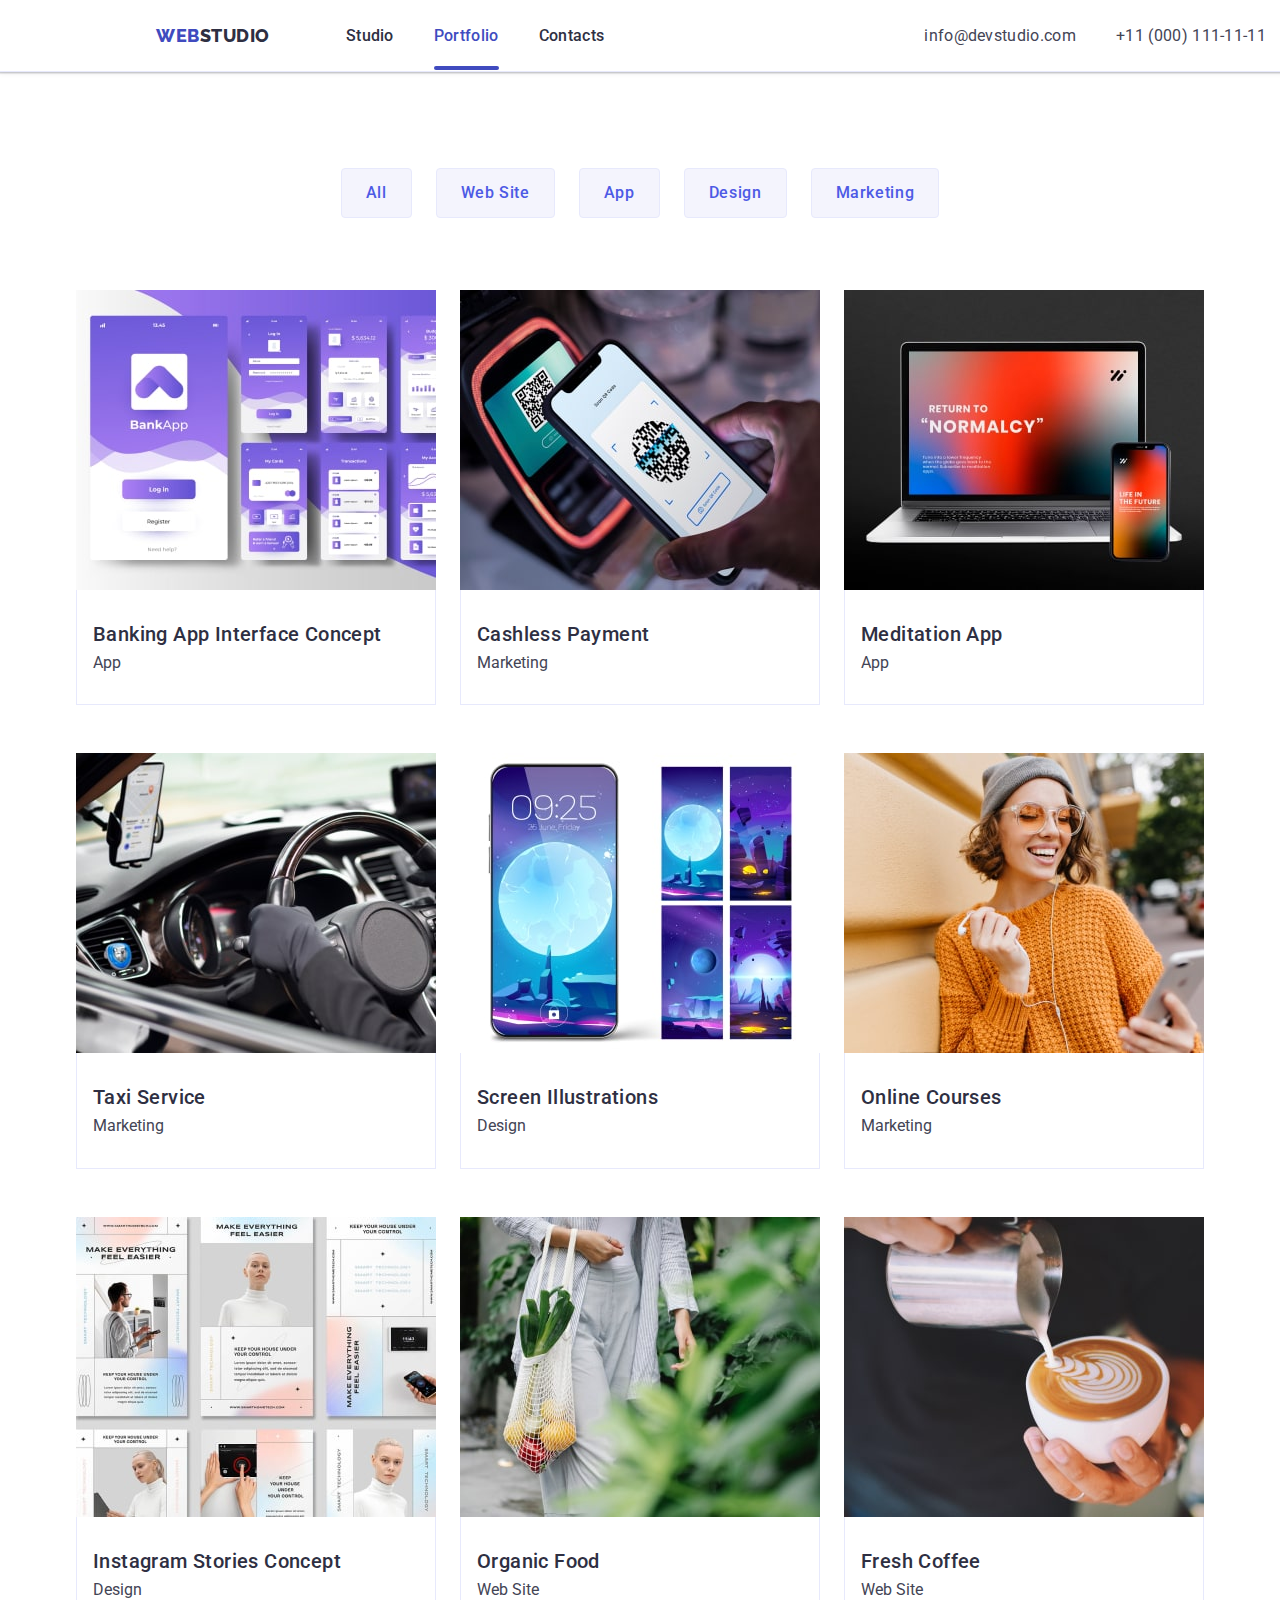
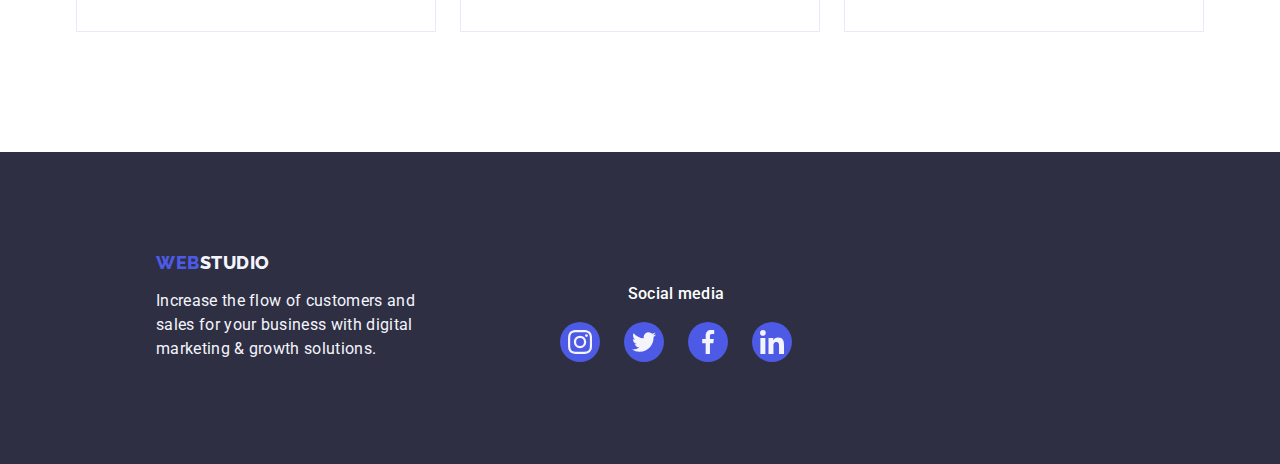
==== commit fe324884: "1" ====
--- a/portfolio.html
+++ b/portfolio.html
@@ -235,25 +235,27 @@
       </section>
     </main>
     <footer class="footer">
-      <div class="container">
-        <a href="./index.html" class="footer-link link"
-        >Web<span class="span-logo-footer">Studio</span></a
-        >
-        <p class="footer-title">
-          Increase the flow of customers and sales for your business with digital
-          marketing & growth solutions.
-        </p>
-        <div class="social-media-footer">
-          <h2 class="footer-subtext">Social media</h2>
+      <div class="container container-footer">
+        <div class="footer-left">
+          <a href="./index.html" class="footer-link link"
+          >Web<span class="span-logo-footer">Studio</span></a
+          >
+          <p class="footer-title">
+            Increase the flow of customers and sales for your business with
+            digital marketing & growth solutions.
+          </p>
+        </div>
+        <div class="footer-right">
+          <p class="footer-subtext">Social media</p>
           <ul class="social-media-list list">
-            <li class="social-medial-icon">
+            <li class="social-footer-icon">
               <a href="https://www.instagram.com/" class="border-icon-footer">
                 <svg class="team-social-icon" width="24" height="24">
                   <use href="./images/icons.svg#icon-instagram"></use>
                 </svg>
               </a>
             </li>
-            <li class="social-medial-icon">
+            <li class="social-footer-icon">
               <a href="https://twitter.com/" class="border-icon-footer">
                 <svg class="team-social-icon" width="24" height="24">
                   <use href="./images/icons.svg#icon-twitter"></use>
@@ -261,14 +263,14 @@
               </a>
             </li>
             </li>
-            <li class="social-medial-icon">
+            <li class="social-footer-icon">
               <a href="https://www.facebook.com/" class="border-icon-footer">
                 <svg class="team-social-icon" width="24" height="24">
                   <use href="./images/icons.svg#icon-facebook"></use>
                 </svg>
               </a>
             </li>
-            <li class="social-medial-icon">
+            <li class="social-footer-icon">
               <a href="https://www.linkedin.com/" class="border-icon-footer">
                 <svg class="team-social-icon" width="24" height="24">
                   <use href="./images/icons.svg#icon-linkedin"></use>
--- a/css/styles.css
+++ b/css/styles.css
@@ -18,6 +18,8 @@
 }
 img {
   display: block;
+  max-width: 100%;
+  object-fit: cover;
 }
 .link {
   text-decoration: none;
@@ -473,10 +475,11 @@
   letter-spacing: 0.03em;
   text-transform: uppercase;
 }
-.container-footer {
+.footer-left {
+  display: inline-block;
   margin-right: 120px;
   width: 264px;
-  height: 112px;
+  max-width: 264px;
 }
 .footer-title {
   font-family: "Roboto", sans-serif;
@@ -488,10 +491,11 @@
   line-height: 1.5;
   letter-spacing: 0.02em;
 }
-.social-media-footer {
-  display: flex;
-  width: 208px;
-  height: 80px;
+.footer-right{
+  display: inline-block;
+  margin-right: 120px;
+  width: 264px;
+  max-width: 264px;
 }
 .footer-subtext {
   margin-bottom: 16px;
@@ -584,8 +588,6 @@
 .images-text {
   color: #434455;
   font-size: 16px;
-  line-height: 1.5;
-  letter-spacing: 0.02em;
 }
 .images-link {
 }
@@ -611,7 +613,6 @@
 .box{
   position: relative;
   overflow: hidden;
-  transition: box-shadow 250ms cubic-bezier(0.4, 0, 0.2, 1);
 }
 .box:hover,
 .box:focus{
@@ -624,12 +625,18 @@
   left: 0;
   width: 100%;
   height: 100%;
+  line-height: 1.5;
+  letter-spacing: 0.02em;
   transform: translateY(100%);
   transition: transform 250ms ease-in-out;
   color: #f4f4fd;
   background: #4d5ae5;
   padding: 40px 32px;
   transition: transform 250ms cubic-bezier(0.4, 0, 0.2, 1);
+}
+.box:hover .overlay,
+.box:focus .overlay {
+  transform: translatey(0);
 }
 /*------------------Modal page---------------------*/
 
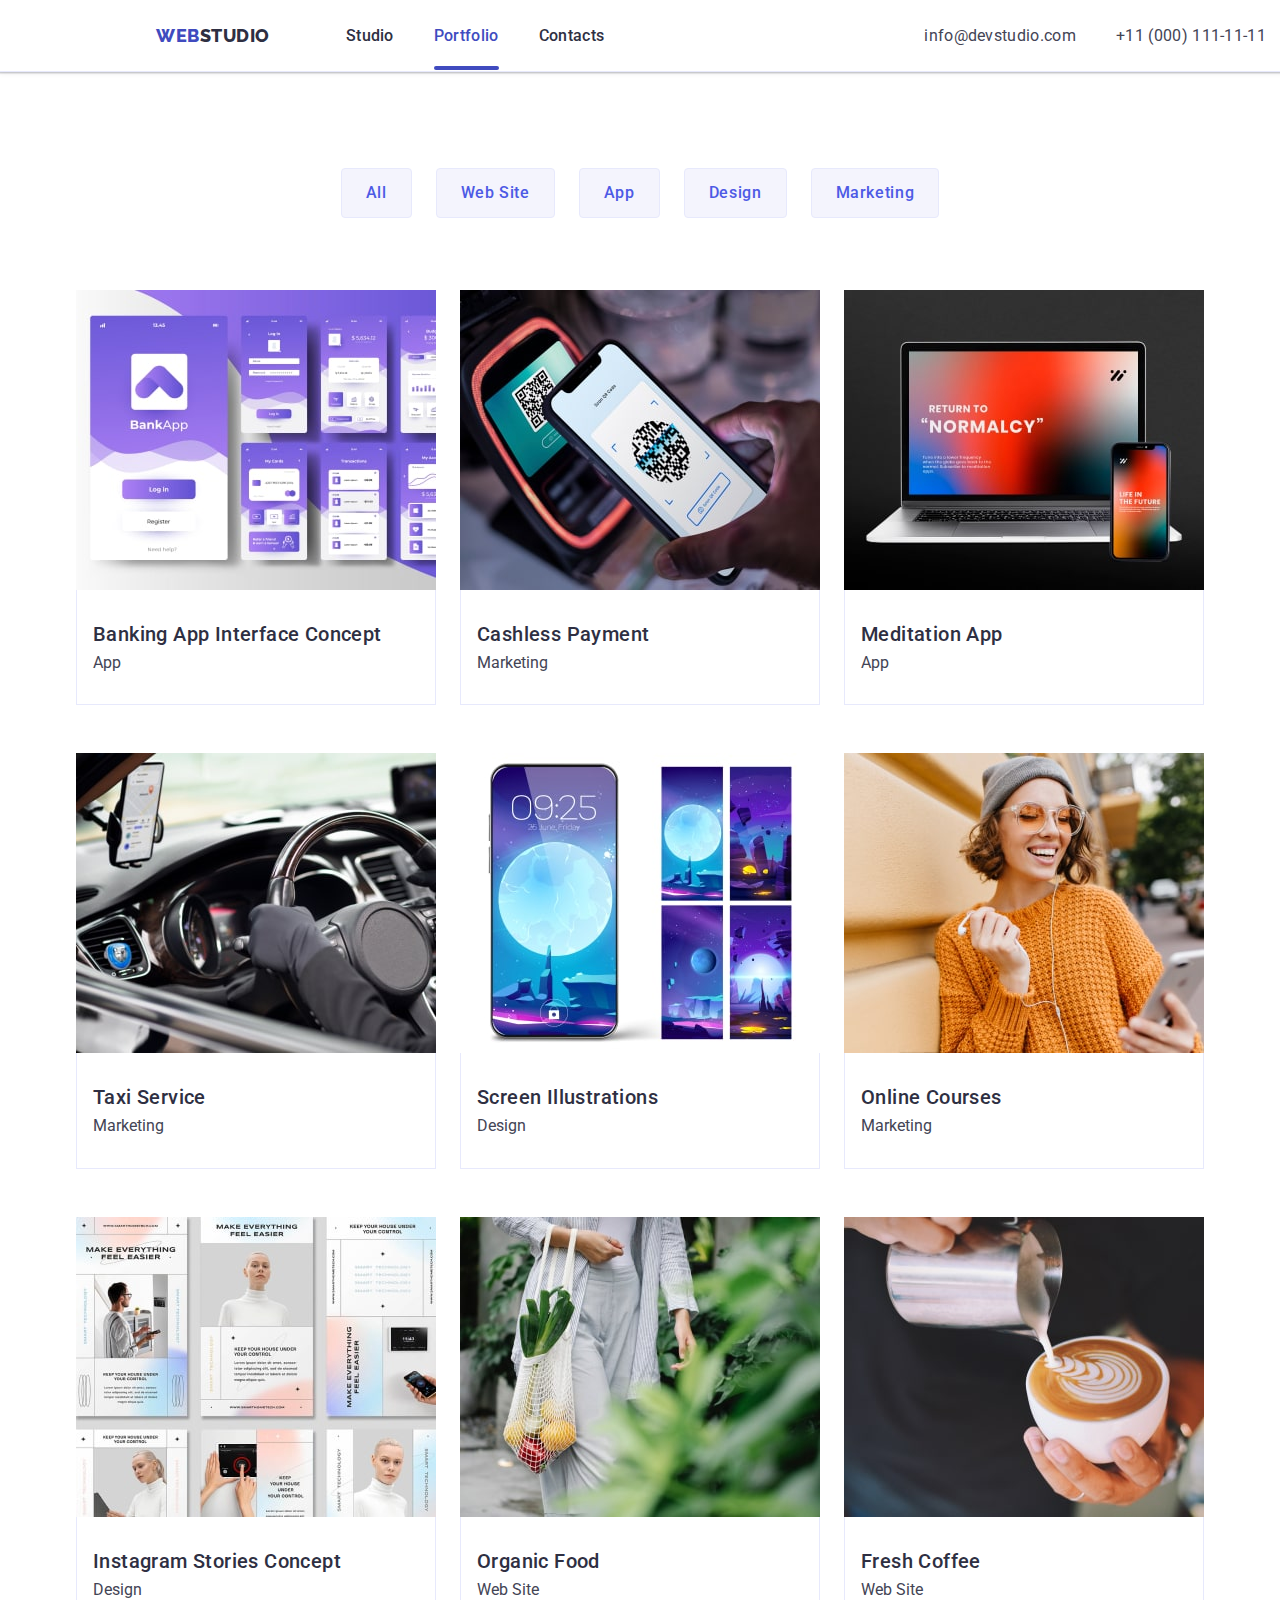
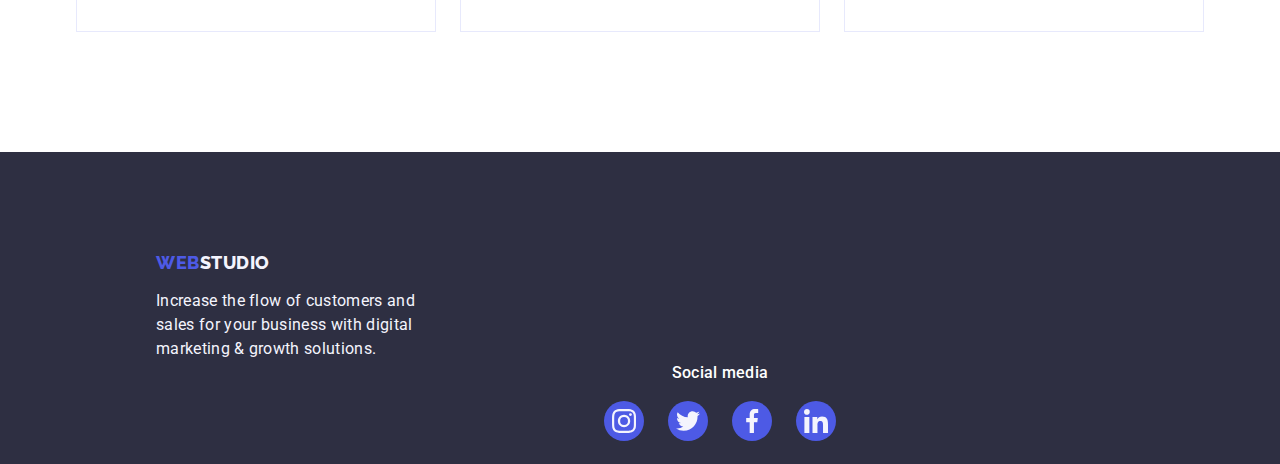
==== commit c97f1d18: "1" ====
--- a/portfolio.html
+++ b/portfolio.html
@@ -235,8 +235,8 @@
       </section>
     </main>
     <footer class="footer">
-      <div class="container container-footer">
-        <div class="footer-left">
+            <div class="container">
+        <div class="container-footer">
           <a href="./index.html" class="footer-link link"
           >Web<span class="span-logo-footer">Studio</span></a
           >
@@ -245,7 +245,7 @@
             digital marketing & growth solutions.
           </p>
         </div>
-        <div class="footer-right">
+        <div class="social-media-footer">
           <p class="footer-subtext">Social media</p>
           <ul class="social-media-list list">
             <li class="social-footer-icon">
@@ -279,7 +279,7 @@
             </li>
           </ul>
         </div>
-      </div>
+      </div>    
     </footer>
   </body>
 </html>
--- a/css/styles.css
+++ b/css/styles.css
@@ -475,12 +475,19 @@
   letter-spacing: 0.03em;
   text-transform: uppercase;
 }
+/*
 .footer-left {
   display: inline-block;
   margin-right: 120px;
   width: 264px;
   max-width: 264px;
 }
+.footer-right{
+  display: inline-block;
+  margin-right: 120px;
+  width: 264px;
+  max-width: 264px;
+}*/
 .footer-title {
   font-family: "Roboto", sans-serif;
   width: 264px;
@@ -490,12 +497,6 @@
   font-size: 16px;
   line-height: 1.5;
   letter-spacing: 0.02em;
-}
-.footer-right{
-  display: inline-block;
-  margin-right: 120px;
-  width: 264px;
-  max-width: 264px;
 }
 .footer-subtext {
   margin-bottom: 16px;
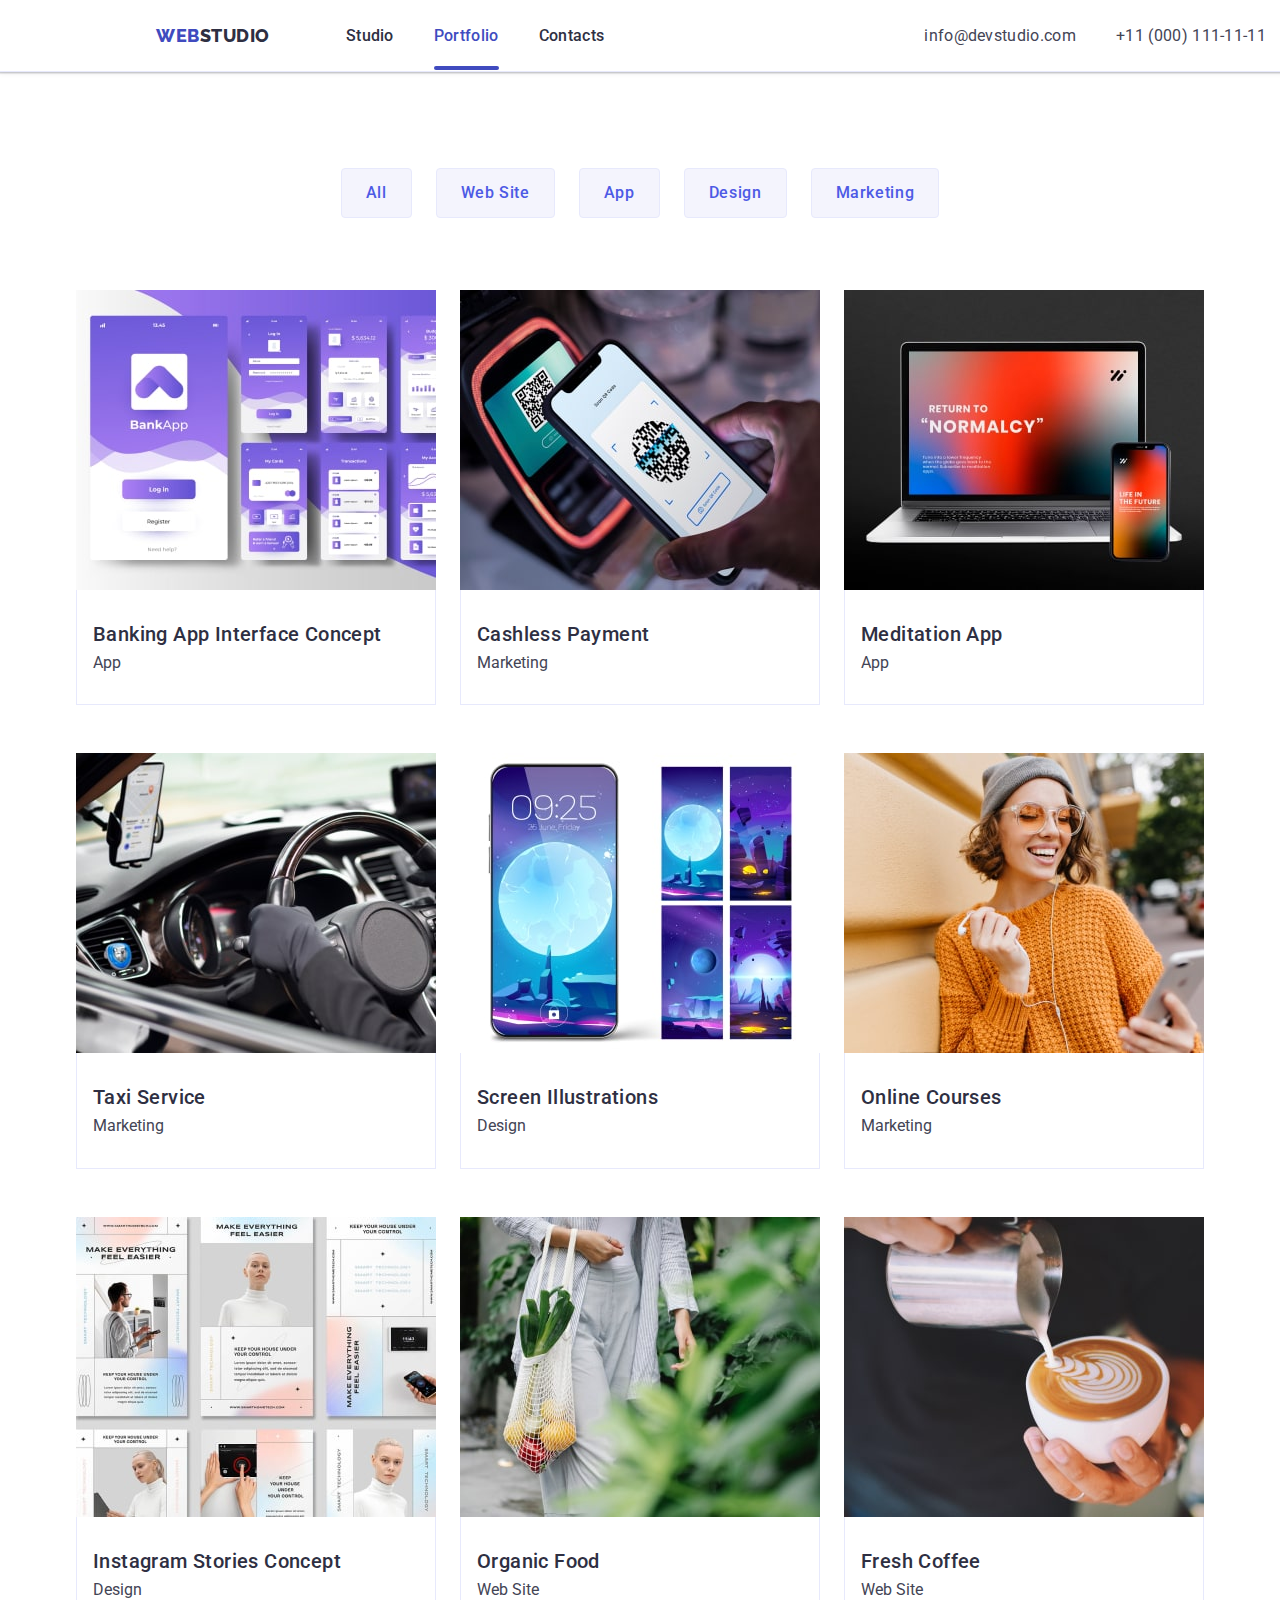
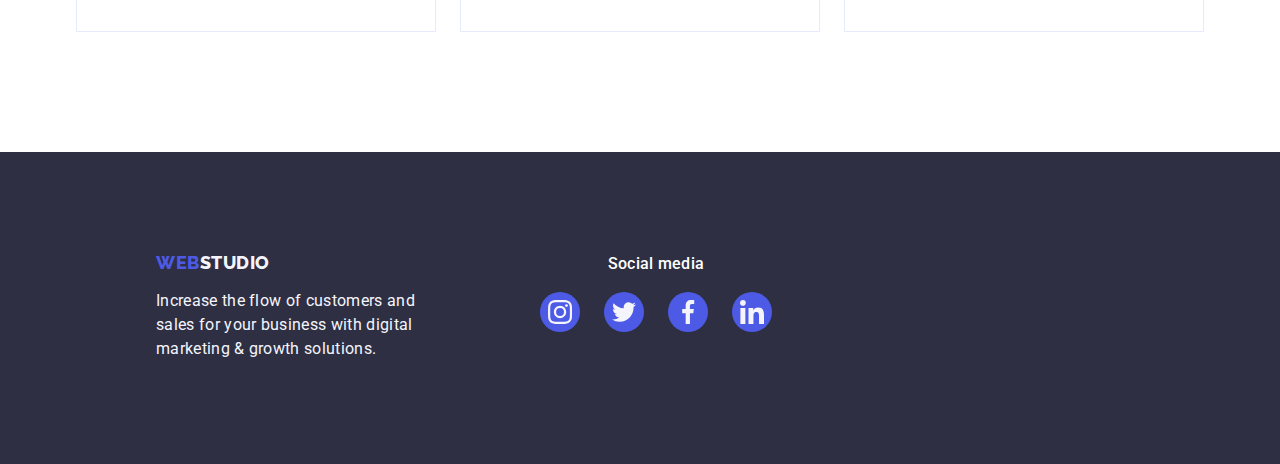
==== commit bf741d64: "1" ====
--- a/portfolio.html
+++ b/portfolio.html
@@ -79,15 +79,15 @@
           <ul class="images-list list">
             <li class="images-link link">
               <a href="" class="images-link-item link">
-              <div class="box">
-                <img
-                src="./images/imgportp.jpg"
-                alt="Banking App Interface Concept"
-                width="360"
-                height="300"
-                />
-                <p class="overlay">14 Stylish and User-Friendly App Design Concepts · Task Manager App · Calorie Tracker App · Exotic Fruit Ecommerce App · Cloud Storage App</p>
-              </div>
+                <div class="box">
+                  <img
+                  src="./images/imgportp.jpg"
+                  alt="Banking App Interface Concept"
+                  width="360"
+                  height="300"
+                  />
+                  <p class="overlay">14 Stylish and User-Friendly App Design Concepts · Task Manager App · Calorie Tracker App · Exotic Fruit Ecommerce App · Cloud Storage App</p>
+                </div>
                 <div class="name-images">
                   <h2 class="images-subtitle">Banking App Interface Concept</h2>
                   <p class="images-text">App</p>
@@ -96,15 +96,15 @@
             </li>
             <li class="images-link link">
               <a href="" class="images-link-item link">
-              <div class="box">
-                <img
-                src="./images/imgportph.jpg"
-                alt="Cashless Payment"
-                width="360"
-                height="300"
-                />
-                <p class="overlay">14 Stylish and User-Friendly App Design Concepts · Task Manager App · Calorie Tracker App · Exotic Fruit Ecommerce App · Cloud Storage App</p>
-              </div>
+                <div class="box">
+                  <img
+                  src="./images/imgportph.jpg"
+                  alt="Cashless Payment"
+                  width="360"
+                  height="300"
+                  />
+                  <p class="overlay">14 Stylish and User-Friendly App Design Concepts · Task Manager App · Calorie Tracker App · Exotic Fruit Ecommerce App · Cloud Storage App</p>
+                </div>
                 <div class="name-images">
                   <h2 class="images-subtitle">Cashless Payment</h2>
                   <p class="images-text">Marketing</p>
@@ -113,15 +113,15 @@
             </li>
             <li class="images-link link">
               <a href="" class="images-link-item link">
-              <div class="box">
-                <img
-                src="./images/imgportscreen.jpg"
-                alt="Meditation App"
-                width="360"
-                height="300"
-                />
-                <p class="overlay">14 Stylish and User-Friendly App Design Concepts · Task Manager App · Calorie Tracker App · Exotic Fruit Ecommerce App · Cloud Storage App</p>
-              </div>
+                <div class="box">
+                  <img
+                  src="./images/imgportscreen.jpg"
+                  alt="Meditation App"
+                  width="360"
+                  height="300"
+                  />
+                  <p class="overlay">14 Stylish and User-Friendly App Design Concepts · Task Manager App · Calorie Tracker App · Exotic Fruit Ecommerce App · Cloud Storage App</p>
+                </div>
                 <div class="name-images">
                   <h2 class="images-subtitle">Meditation App</h2>
                   <p class="images-text">App</p>
@@ -130,15 +130,15 @@
             </li>
             <li class="images-link link">
               <a href="" class="images-link-item link">
-              <div class="box">
-                <img
-                src="./images/imgporthelm.jpg"
-                alt="Taxi Service"
-                width="360"
-                height="300"
-                />
-                <p class="overlay">14 Stylish and User-Friendly App Design Concepts · Task Manager App · Calorie Tracker App · Exotic Fruit Ecommerce App · Cloud Storage App</p>
-              </div>
+                <div class="box">
+                  <img
+                  src="./images/imgporthelm.jpg"
+                  alt="Taxi Service"
+                  width="360"
+                  height="300"
+                  />
+                  <p class="overlay">14 Stylish and User-Friendly App Design Concepts · Task Manager App · Calorie Tracker App · Exotic Fruit Ecommerce App · Cloud Storage App</p>
+                </div>
                 <div class="name-images">
                   <h2 class="images-subtitle">Taxi Service</h2>
                   <p class="images-text">Marketing</p>
@@ -147,15 +147,15 @@
             </li>
             <li class="images-link link">
               <a href="" class="images-link-item link">
-              <div class="box">
-                <img
-                src="./images/imgportphones.jpg"
-                alt="Screen Illustrations"
-                width="360"
-                height="300"
-                />
-                <p class="overlay">14 Stylish and User-Friendly App Design Concepts · Task Manager App · Calorie Tracker App · Exotic Fruit Ecommerce App · Cloud Storage App</p>
-              </div>
+                <div class="box">
+                  <img
+                  src="./images/imgportphones.jpg"
+                  alt="Screen Illustrations"
+                  width="360"
+                  height="300"
+                  />
+                  <p class="overlay">14 Stylish and User-Friendly App Design Concepts · Task Manager App · Calorie Tracker App · Exotic Fruit Ecommerce App · Cloud Storage App</p>
+                </div>
                 <div class="name-images">
                   <h2 class="images-subtitle">Screen Illustrations</h2>
                   <p class="images-text">Design</p>
@@ -164,15 +164,15 @@
             </li>
             <li class="images-link link">
               <a href="" class="images-link-item link">
-              <div class="box">
-                <img
-                src="./images/imgportpers.jpg"
-                alt="Online Courses"
-                width="360"
-                height="300"
-                />
-                <p class="overlay">14 Stylish and User-Friendly App Design Concepts · Task Manager App · Calorie Tracker App · Exotic Fruit Ecommerce App · Cloud Storage App</p>
-              </div>
+                <div class="box">
+                  <img
+                  src="./images/imgportpers.jpg"
+                  alt="Online Courses"
+                  width="360"
+                  height="300"
+                  />
+                  <p class="overlay">14 Stylish and User-Friendly App Design Concepts · Task Manager App · Calorie Tracker App · Exotic Fruit Ecommerce App · Cloud Storage App</p>
+                </div>
                 <div class="name-images">
                   <h2 class="images-subtitle">Online Courses</h2>
                   <p class="images-text">Marketing</p>
@@ -181,15 +181,15 @@
             </li>
             <li class="images-link link">
               <a href="" class="images-link-item link">
-              <div class="box">
-                <img
-                src="./images/imgportall.jpg"
-                alt="Instagram Stories Concept"
-                width="360"
-                height="300"
-                />
-                <p class="overlay">14 Stylish and User-Friendly App Design Concepts · Task Manager App · Calorie Tracker App · Exotic Fruit Ecommerce App · Cloud Storage App</p>
-              </div>
+                <div class="box">
+                  <img
+                  src="./images/imgportall.jpg"
+                  alt="Instagram Stories Concept"
+                  width="360"
+                  height="300"
+                  />
+                  <p class="overlay">14 Stylish and User-Friendly App Design Concepts · Task Manager App · Calorie Tracker App · Exotic Fruit Ecommerce App · Cloud Storage App</p>
+                </div>
                 <div class="name-images">
                   <h2 class="images-subtitle">Instagram Stories Concept</h2>
                   <p class="images-text">Design</p>
@@ -198,15 +198,15 @@
             </li>
             <li class="images-link link">
               <a href="" class="images-link-item link">
-              <div class="box">
-                <img
-                src="./images/imgportpack.jpg"
-                alt="Organic Food"
-                width="360"
-                height="300"
-                />
-                <p class="overlay">14 Stylish and User-Friendly App Design Concepts · Task Manager App · Calorie Tracker App · Exotic Fruit Ecommerce App · Cloud Storage App</p>
-              </div>
+                <div class="box">
+                  <img
+                  src="./images/imgportpack.jpg"
+                  alt="Organic Food"
+                  width="360"
+                  height="300"
+                  />
+                  <p class="overlay">14 Stylish and User-Friendly App Design Concepts · Task Manager App · Calorie Tracker App · Exotic Fruit Ecommerce App · Cloud Storage App</p>
+                </div>
                 <div class="name-images">
                   <h2 class="images-subtitle">Organic Food</h2>
                   <p class="images-text">Web Site</p>
@@ -215,15 +215,15 @@
             </li>
             <li class="images-link link">
               <a href="" class="images-link-item link">
-              <div class="box">
-                <img
-                src="./images/imgportcoffee.jpg"
-                alt="Fresh Coffee"
-                width="360"
-                height="300"
-                />
-                <p class="overlay">14 Stylish and User-Friendly App Design Concepts · Task Manager App · Calorie Tracker App · Exotic Fruit Ecommerce App · Cloud Storage App</p>
-              </div>
+                <div class="box">
+                  <img
+                  src="./images/imgportcoffee.jpg"
+                  alt="Fresh Coffee"
+                  width="360"
+                  height="300"
+                  />
+                  <p class="overlay">14 Stylish and User-Friendly App Design Concepts · Task Manager App · Calorie Tracker App · Exotic Fruit Ecommerce App · Cloud Storage App</p>
+                </div>
                 <div class="name-images">
                   <h2 class="images-subtitle">Fresh Coffee</h2>
                   <p class="images-text">Web Site</p>
@@ -235,7 +235,7 @@
       </section>
     </main>
     <footer class="footer">
-            <div class="container">
+      <div class="container footer-wrap">
         <div class="container-footer">
           <a href="./index.html" class="footer-link link"
           >Web<span class="span-logo-footer">Studio</span></a
@@ -262,7 +262,6 @@
                 </svg>
               </a>
             </li>
-            </li>
             <li class="social-footer-icon">
               <a href="https://www.facebook.com/" class="border-icon-footer">
                 <svg class="team-social-icon" width="24" height="24">
--- a/css/styles.css
+++ b/css/styles.css
@@ -153,7 +153,6 @@
   color: #404bbf;
 }
 .navigation-contacts-list{
-  transition: color 250ms cubic-bezier(0.4, 0, 0.2, 1);
 }
 .navigation-contacts {
   display: flex;
@@ -442,7 +441,6 @@
   width: 168px;
   height: 88px;
   border-radius: 4px;
-  border: 1px solid #8e8f99;
 }
 .customs-icon {
   padding: 16px 32px;
@@ -463,6 +461,10 @@
   width: 1440px;
   height: 312px;
   flex-shrink: 0;
+}
+.footer-wrap{
+  display: flex;
+  align-items: baseline;
 }
 .footer-link {
   display: inline-block;
@@ -475,19 +477,9 @@
   letter-spacing: 0.03em;
   text-transform: uppercase;
 }
-/*
-.footer-left {
-  display: inline-block;
+.container-footer{
   margin-right: 120px;
-  width: 264px;
-  max-width: 264px;
-}
-.footer-right{
-  display: inline-block;
-  margin-right: 120px;
-  width: 264px;
-  max-width: 264px;
-}*/
+}
 .footer-title {
   font-family: "Roboto", sans-serif;
   width: 264px;
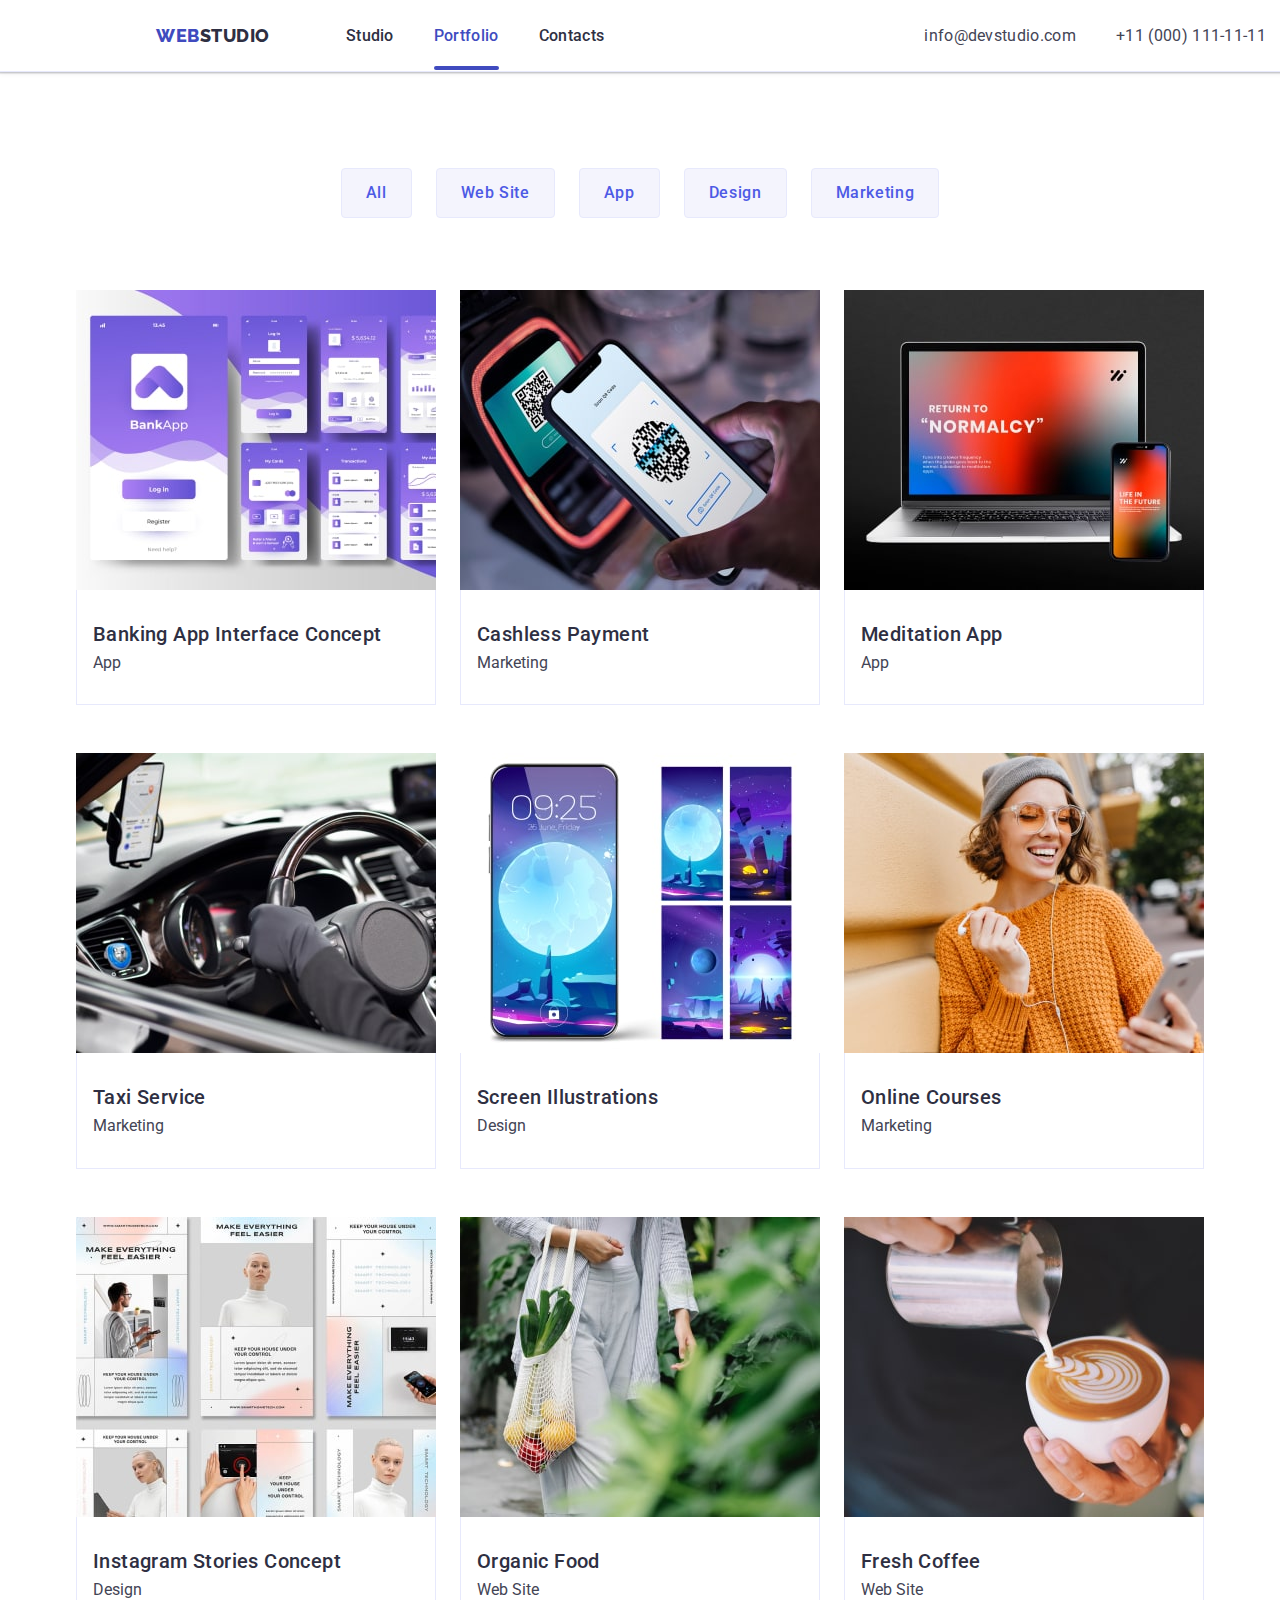
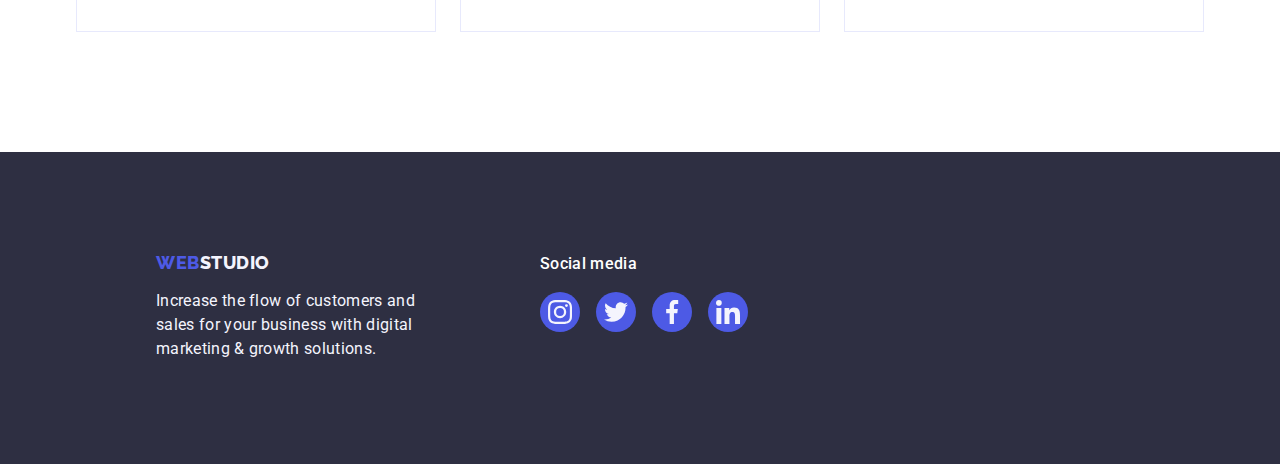
==== commit 6499eeeb: "1" ====
--- a/portfolio.html
+++ b/portfolio.html
@@ -247,7 +247,7 @@
         </div>
         <div class="social-media-footer">
           <p class="footer-subtext">Social media</p>
-          <ul class="social-media-list list">
+          <ul class="social-footer list">
             <li class="social-footer-icon">
               <a href="https://www.instagram.com/" class="border-icon-footer">
                 <svg class="team-social-icon" width="24" height="24">
--- a/css/styles.css
+++ b/css/styles.css
@@ -103,6 +103,7 @@
   font-weight: 500;
   line-height: 1.5;
   letter-spacing: 0.02em;
+  transition: color 250ms cubic-bezier(0.4, 0, 0.2, 1);
 }
 .current{
   position: relative;
@@ -153,6 +154,7 @@
   color: #404bbf;
 }
 .navigation-contacts-list{
+  transition: color 250ms cubic-bezier(0.4, 0, 0.2, 1);
 }
 .navigation-contacts {
   display: flex;
@@ -327,7 +329,6 @@
 }
 .team-subtitle {
   display: block;
-  gap: 24px;
   margin-bottom: 72px;
   color: #2e2f42;
   text-align: center;
@@ -369,9 +370,6 @@
 }
 .teamc {
 }
-/*.container-team-svg{
-}
-*/
 
 .social-media-list {
   display: flex;
@@ -382,7 +380,6 @@
 .social-medial-icon {
   display: flex;
   justify-content: center;
-  gap: 24px;
 }
 .border-icon {
   display: flex;
@@ -465,6 +462,12 @@
 .footer-wrap{
   display: flex;
   align-items: baseline;
+}
+.social-footer{
+  display: flex;
+  justify-content: center;
+  align-items: center;
+  gap: 16px;
 }
 .footer-link {
   display: inline-block;
@@ -493,7 +496,7 @@
 .footer-subtext {
   margin-bottom: 16px;
   display: flex;
-  justify-content: center;
+  justify-content: left;
   align-items: center;
   color: #fff;
   font-family: "Roboto", sans-serif;
@@ -542,7 +545,9 @@
   line-height: 1.5;
   letter-spacing: 0.04em;
 }
-
+.button-item{
+  transition: color 250ms cubic-bezier(0.4, 0, 0.2, 1), background-color 250ms cubic-bezier(0.4, 0, 0.2, 1), border-color 250ms cubic-bezier(0.4, 0, 0.2, 1), box-shadow 250ms cubic-bezier(0.4, 0, 0.2, 1);
+}
 .button-list {
   display: flex;
   justify-content: center;
@@ -609,7 +614,6 @@
 }
 .box:hover,
 .box:focus{
-  transform: translateY(0%);
   transform: translateY(0%);
 }
 .overlay{
@@ -678,11 +682,15 @@
   transition: background-color 250ms cubic-bezier(0.4, 0, 0.2, 1), border 250ms cubic-bezier(0.4, 0, 0.2, 1);
 }
 .btn-close:hover,
-.btn-close:focus{
+.btn-close:focus{ 
   background-color: #404bbf;
   border: none;
 }
-.icon-close:hover,
-.icon-close:focus{
-  fill: #ffffff;
-}+.icon-close{
+  transition: fill 250ms cubic-bezier(0.4, 0, 0.2, 1);
+}
+
+.btn-close:hover .icon-close,
+.btn-close:focus .icon-close{
+  fill: #ffffff; 
+}
